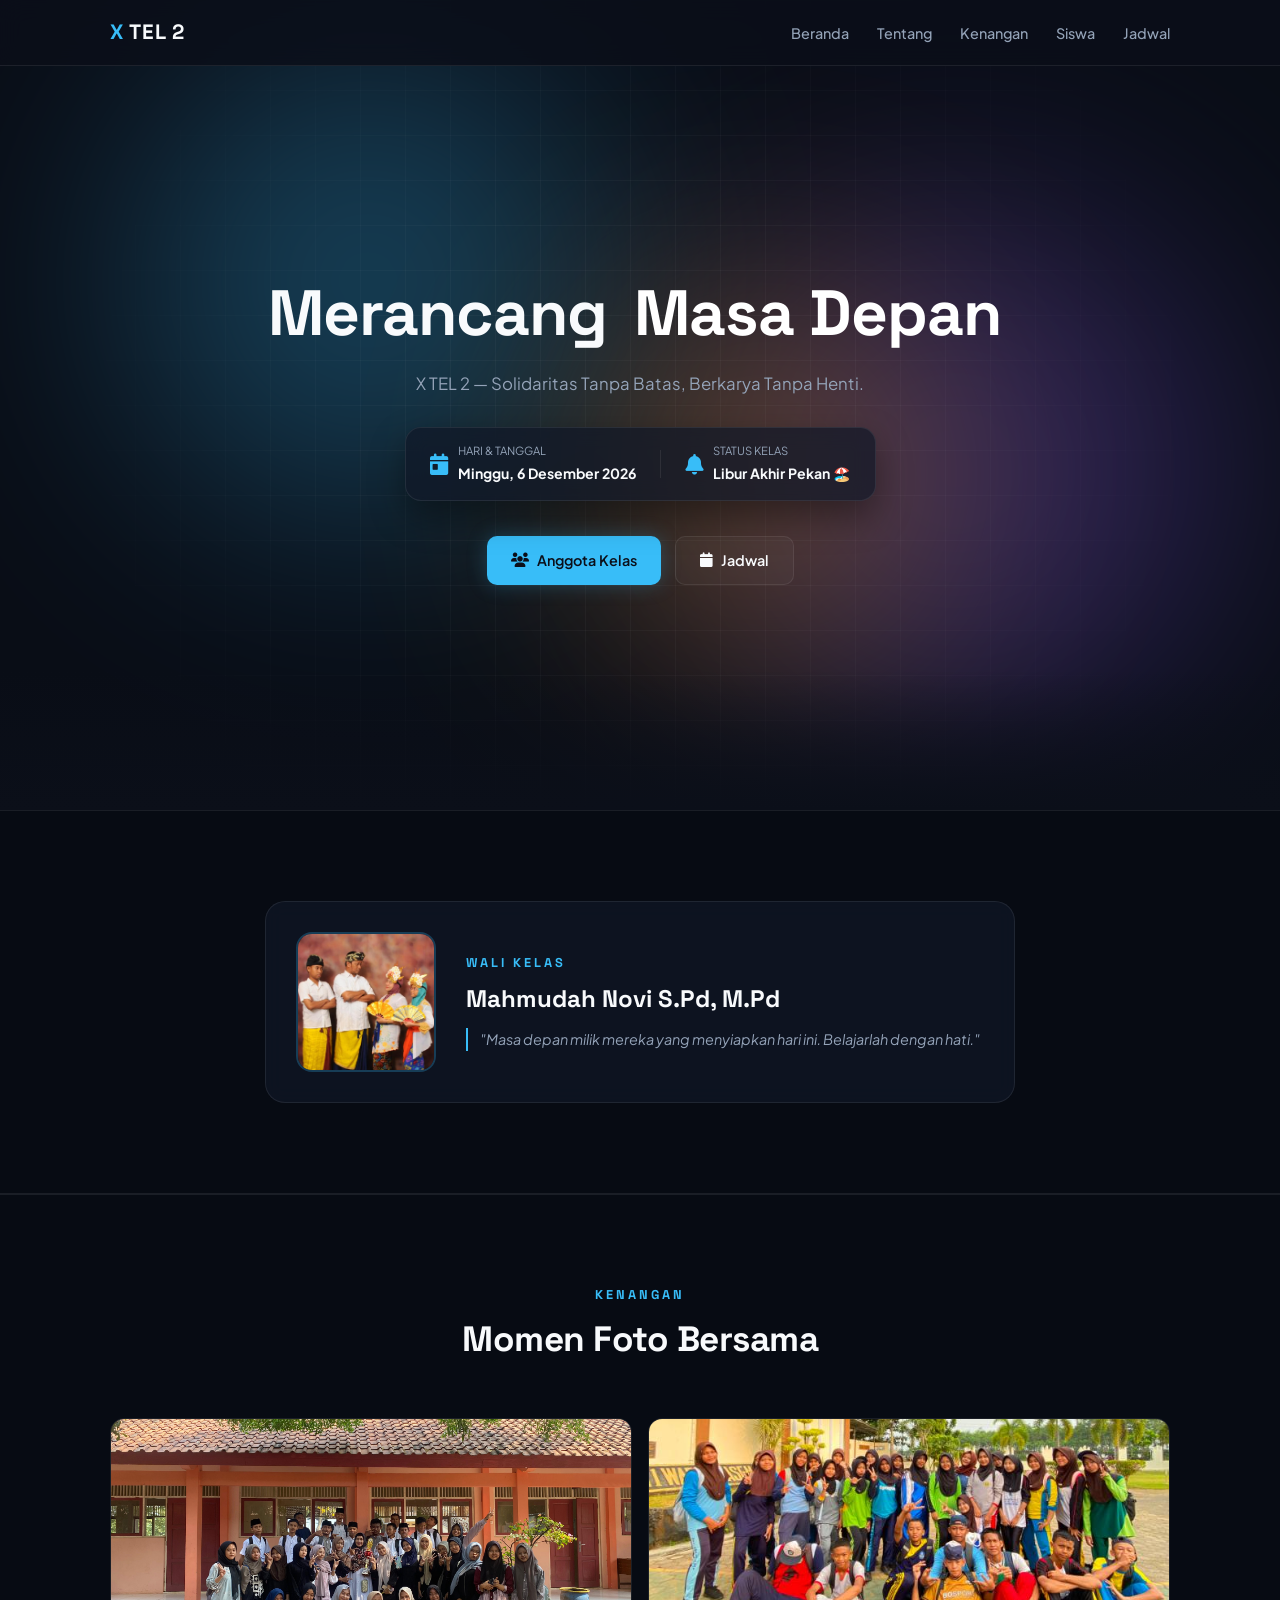
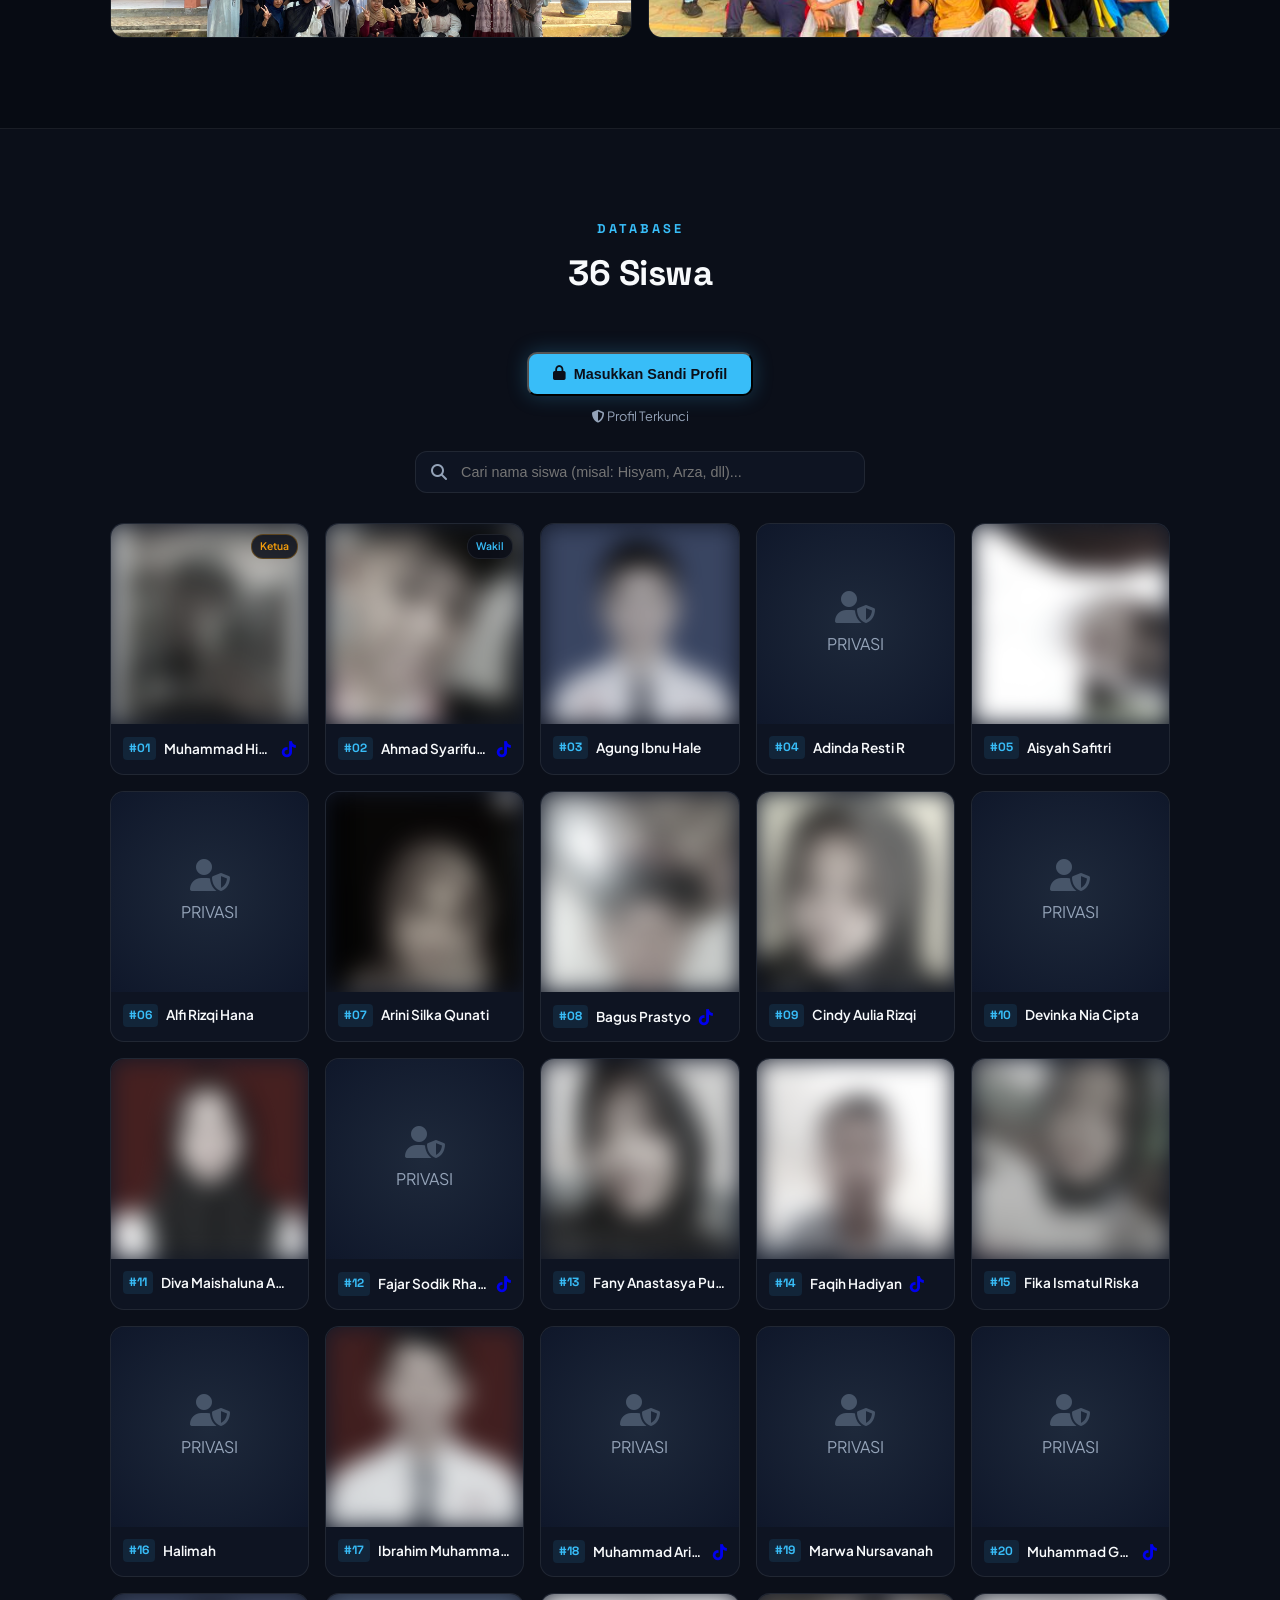
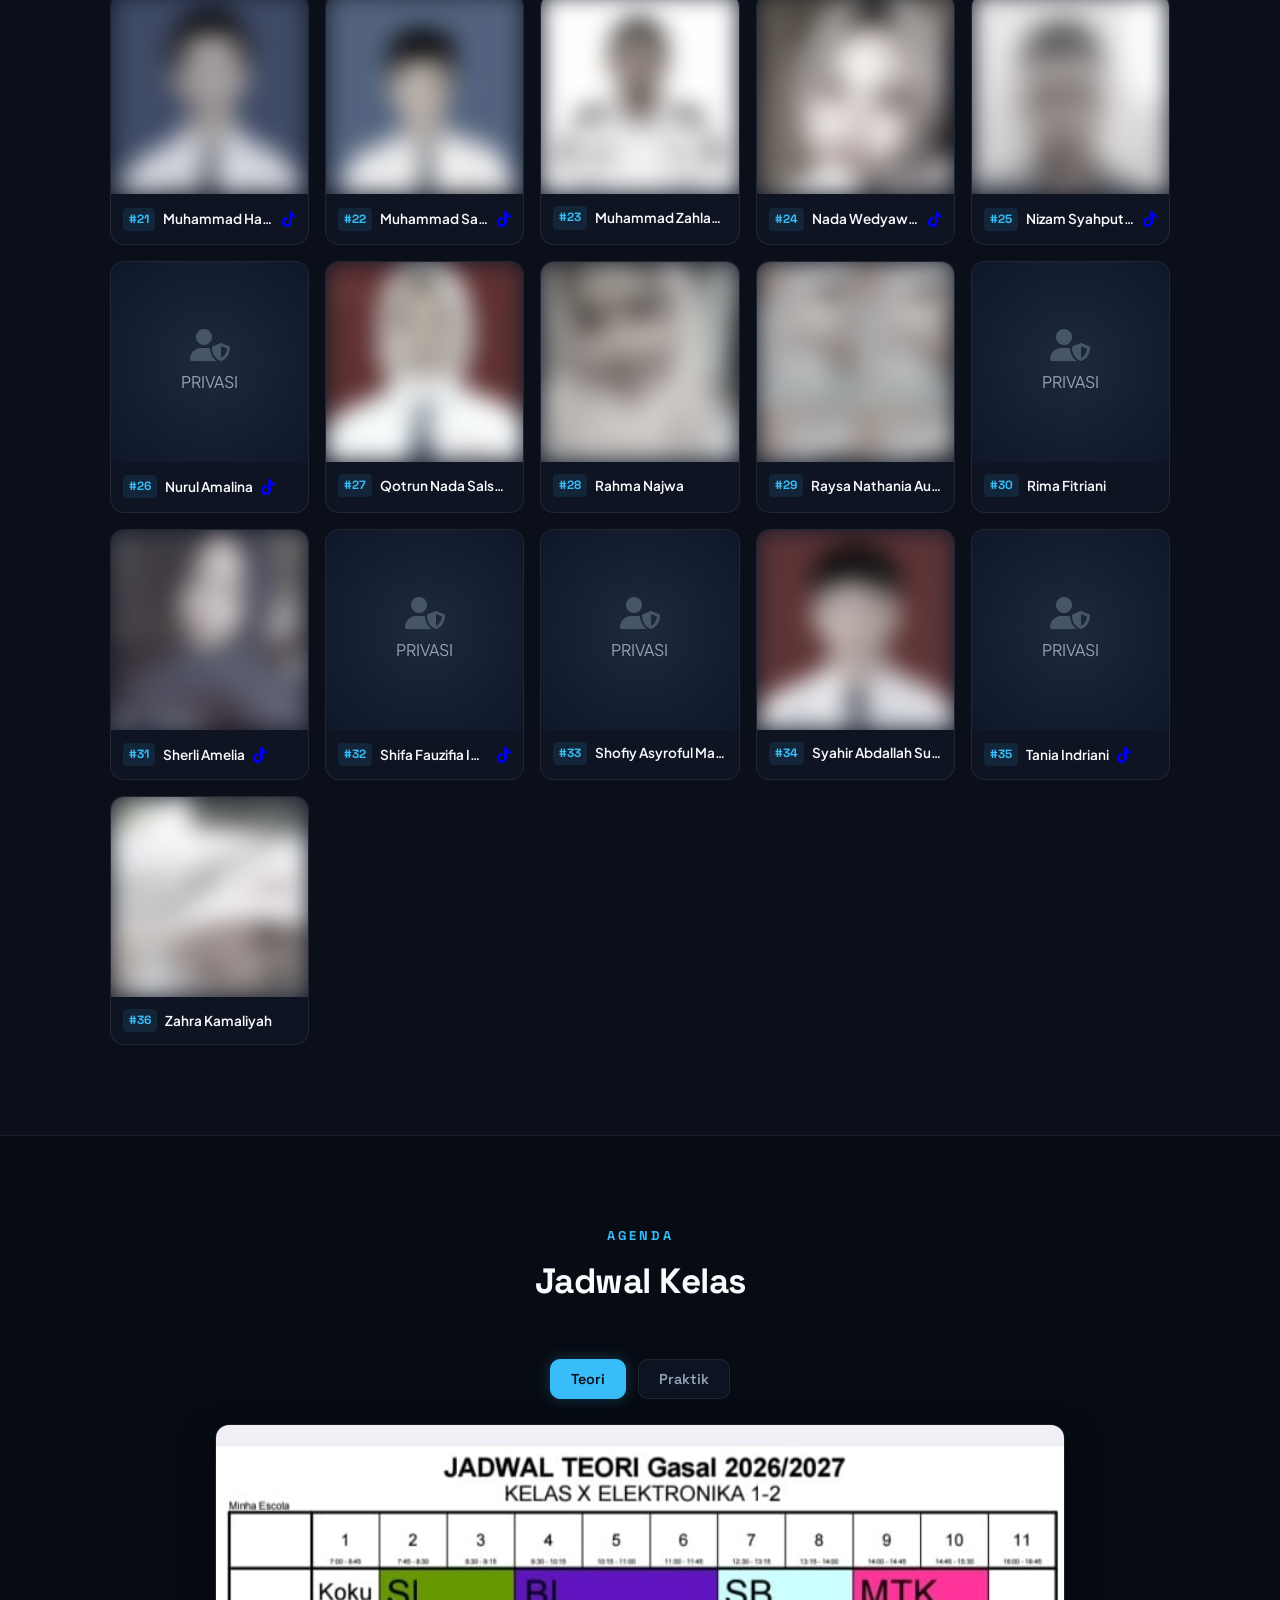
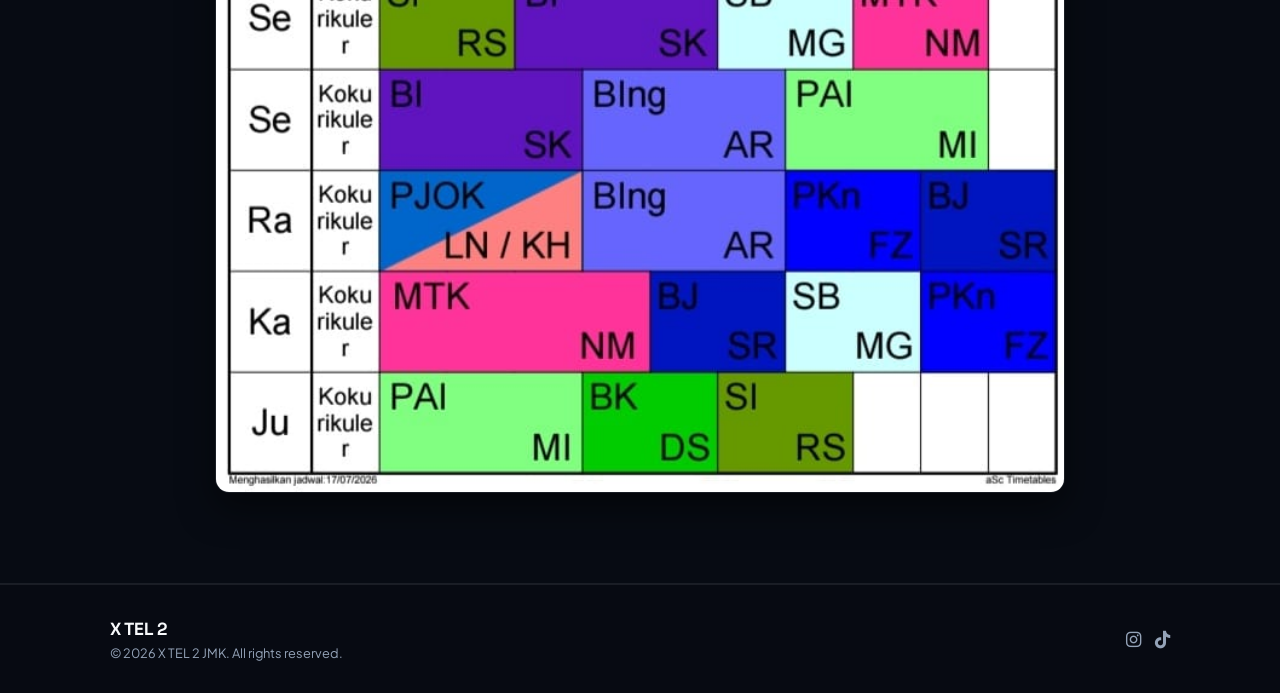
==== index.html @ 50b29929 "Update index.html" ====
<!DOCTYPE html>
<html lang="id">
<head>
    <meta charset="UTF-8">
    <meta name="viewport" content="width=device-width, initial-scale=1.0">
    <title>X TEL 2 — Minimalist & Modern</title>
    <meta property="og:type" content="website">
    <meta property="og:title" content="X TEL 2 NESWARA">
    <meta property="og:description" content="Solidaritas Tanpa Batas, Berkarya Tanpa Henti. Klik untuk lihat profil siswa dan momen kelas!">
    <meta property="og:image" content="https://class-x-tel2.vercel.app/logo2.jpg">
    <meta property="og:url" content="https://class-x-tel2.vercel.app">
    
    <!-- Google Fonts -->
    <link rel="preconnect" href="https://fonts.googleapis.com">
    <link rel="preconnect" href="https://fonts.gstatic.com" crossorigin>
    <link href="https://fonts.googleapis.com/css2?family=Plus+Jakarta+Sans:wght@300;400;600;700&family=Space+Grotesk:wght@500;700&display=swap" rel="stylesheet">
    
    <!-- Font Awesome -->
    <link rel="stylesheet" href="https://cdnjs.cloudflare.com/ajax/libs/font-awesome/6.4.0/css/all.min.css">
    
    <link rel="stylesheet" href="style.css">
</head>
<body>

<!-- NAVBAR DESKTOP -->
<nav class="navbar">
    <div class="nav-container">
        <div id="logoWish" class="nav-logo" style="cursor: pointer; display: inline-block;">
            <span class="logo-accent">X</span> TEL 2
        </div>
        <ul class="nav-menu">
            <li><a href="#home">Beranda</a></li>
            <li><a href="#about">Tentang</a></li>
            <li><a href="#gallery">Kenangan</a></li>
            <li><a href="#students">Siswa</a></li>
            <li><a href="#schedule">Jadwal</a></li>
        </ul>
        <div class="hamburger">
            <span class="bar"></span>
            <span class="bar"></span>
            <span class="bar"></span>
        </div>
    </div>
</nav>

<!-- HERO SECTION -->
<section id="home" class="hero">
    <!-- Ambient Glow Background Animation -->
    <div class="ambient-glow glow-1"></div>
    <div class="ambient-glow glow-2"></div>
    <div class="ambient-glow glow-3"></div>

    <!-- Pattern Grid Tech -->
    <div class="hero-grid-pattern"></div>

    <div class="hero-content">
        <h1 class="hero-title">Merancang <span class="highlight-text">Masa Depan</span></h1>
        <p class="hero-subtitle">X TEL 2 — Solidaritas Tanpa Batas, Berkarya Tanpa Henti.</p>
        
        <!-- Realtime Info Banner -->
        <div class="realtime-banner">
            <div class="rt-item">
                <i class="fa-solid fa-calendar-day"></i>
                <div>
                    <small>Hari & Tanggal</small>
                    <strong id="rt-date">Memuat tanggal...</strong>
                </div>
            </div>
            <div class="rt-divider"></div>
            <div class="rt-item">
                <i class="fa-solid fa-bell"></i>
                <div>
                    <small>Status Kelas</small>
                    <strong id="rt-status">Memuat status...</strong>
                </div>
            </div>
        </div>

        <div class="hero-buttons">
            <a href="#students" class="btn btn-primary"><i class="fa-solid fa-users"></i> Anggota Kelas</a>
            <a href="#schedule" class="btn btn-outline"><i class="fa-solid fa-calendar"></i> Jadwal</a>
        </div>
    </div>

    <!-- Gradasi Halus Transition ke Section Bawah -->
    <div class="hero-bottom-fade"></div>
</section>

<!-- TENTANG / WALI KELAS -->
<section id="about" class="section dark-bg">
    <div class="container">
        <div class="teacher-card minimalist">
            <div class="teacher-img">
                <img src="bumah.jpg" alt="Wali Kelas">
            </div>
            <div class="teacher-info">
                <span class="sub-title">Wali Kelas</span>
                <h3>Mahmudah Novi S.Pd, M.Pd</h3>
                <p class="teacher-quote">"Masa depan milik mereka yang menyiapkan hari ini. Belajarlah dengan hati."</p>
            </div>
        </div>
    </div>
</section>

<!-- DOKUMENTASI & MOMEN FOTO BERSAMA -->
<section id="gallery" class="section dark-bg">
    <div class="container">
        <div class="section-header">
            <span class="sub-title">Kenangan</span>
            <h2 class="main-title">Momen Foto Bersama</h2>
        </div>
        <div class="gallery-grid">
            <div class="gallery-card">
                <img src="maulidnabi.jpg" alt="Maulid Nabi Muhammad SAW" class="gallery-img">
            </div>
            <div class="gallery-card">
                <img src="mpls.jpg" alt="Masa MPLSw" class="gallery-img">
            </div>
        </div>
    </div>
</section>

<!-- DATABASE SISWA -->
<section id="students" class="section">
    <div class="container">
        <div class="section-header">
            <span class="sub-title">Database</span>
            <h2 class="main-title">36 Siswa</h2>
        </div>

        <!-- Tombol Buka Akses Sandi -->
        <div class="unlock-wrapper">
            <button id="unlockBtn" class="btn btn-primary">
                <i class="fa-solid fa-lock"></i> Masukkan Sandi Profil
            </button>
            <span id="lockStatus" class="lock-status"><i class="fa-solid fa-shield-halved"></i> Profil Terkunci</span>
        </div>

        <!-- Search Bar -->
        <div class="search-box">
            <i class="fa-solid fa-magnifying-glass search-icon"></i>
            <input type="text" id="searchInput" placeholder="Cari nama siswa (misal: Hisyam, Arza, dll)...">
        </div>

        <!-- Grid Siswa -->
        <div class="students-grid locked" id="studentsGrid">
            
            <div class="student-card" data-name="muhammad hisyam arza ketua kelas">
                <div class="student-img-box"><img src="21.jpg" alt="Muhammad Hisyam Arza"><span class="role-tag leader">Ketua</span></div>
                <div class="student-details"><span class="student-no">#01</span><h4>Muhammad Hisyam Arza </h4><a href="https://tiktok.com/@hisyamarza" target="_blank" rel="noopener noreferrer"><i class="fa-brands fa-tiktok"></i></a></div>
            </div>

            <div class="student-card" data-name="ahmad syarifudin k syarifudin arif wakil">
                <div class="student-img-box"><img src="3.jpg" alt="Ahmad Syarifudin"><span class="role-tag">Wakil</span></div>
                <div class="student-details"><span class="student-no">#02</span><h4>Ahmad Syarifudin K </h4><a href="https://tiktok.com/@syrf_khz.1426" target="_blank" rel="noopener noreferrer"><i class="fa-brands fa-tiktok"></i></a></div>
            </div>

            <div class="student-card" data-name="agung ibnu hale agung ibnu">
                <div class="student-img-box"><img src="2.jpg" alt="Agung Ibnu Hale"></div>
                <div class="student-details"><span class="student-no">#03</span><h4>Agung Ibnu Hale</h4></div>
            </div>

            <div class="student-card" data-name="adinda resti r adinda resti">
                <div class="student-img-box privacy-box"><i class="fa-solid fa-user-shield privacy-icon"></i><span>PRIVASI</span></div>
                <div class="student-details"><span class="student-no">#04</span><h4>Adinda Resti R</h4></div>
            </div>

            <div class="student-card" data-name="aisyah safitri aisyah">
                <div class="student-img-box"><img src="4.jpg" alt="Siswa"></div>
                <div class="student-details"><span class="student-no">#05</span><h4>Aisyah Safitri</h4></div>
            </div>

            <div class="student-card" data-name="alfi rizqi hana alfi hana">
                <div class="student-img-box privacy-box"><i class="fa-solid fa-user-shield privacy-icon"></i><span>PRIVASI</span></div>
                <div class="student-details"><span class="student-no">#06</span><h4>Alfi Rizqi Hana</h4></div>
            </div>

            <div class="student-card" data-name="arini silka qunati arini silka">
                <div class="student-img-box"><img src="6.jpg" alt="Siswa"></div>
                <div class="student-details"><span class="student-no">#07</span><h4>Arini Silka Qunati</h4></div>
            </div>

            <div class="student-card" data-name="bagus prastyo bagus">
                <div class="student-img-box"><img src="7.jpg" alt="Siswa"></div>
                <div class="student-details"><span class="student-no">#08</span><h4>Bagus Prastyo </h4><a href="https://tiktok.com/@tyo_pelos.1" target="_blank" rel="noopener noreferrer"><i class="fa-brands fa-tiktok"></i></a></div>
            </div>

            <div class="student-card" data-name="cindy aulia rizqi cindy aulia">
                <div class="student-img-box"><img src="8.jpg" alt="Siswa"></div>
                <div class="student-details"><span class="student-no">#09</span><h4>Cindy Aulia Rizqi</h4></div>
            </div>

            <div class="student-card" data-name="devinka nia cipta devinka nia">
                <div class="student-img-box privacy-box"><i class="fa-solid fa-user-shield privacy-icon"></i><span>PRIVASI</span></div>
                <div class="student-details"><span class="student-no">#10</span><h4>Devinka Nia Cipta</h4></div>
            </div>

            <div class="student-card" data-name="diva maishaluna amasi diva maisha">
                <div class="student-img-box"><img src="10.jpg" alt="Siswa"></div>
                <div class="student-details"><span class="student-no">#11</span><h4>Diva Maishaluna Amasi</h4></div>
            </div>

            <div class="student-card" data-name="fajar sodik rhamadhani fajar sodik">
                <div class="student-img-box privacy-box"><i class="fa-solid fa-user-shield privacy-icon"></i><span>PRIVASI</span></div>
                <div class="student-details"><span class="student-no">#12</span><h4>Fajar Sodik Rhamadhani </h4><a href="https://tiktok.com/@fajarrr._31" target="_blank" rel="noopener noreferrer"><i class="fa-brands fa-tiktok"></i></a></div>
            </div>

            <div class="student-card" data-name="fany anastasya putri fany anastasya">
                <div class="student-img-box"><img src="12.jpg" alt="Siswa"></div>
                <div class="student-details"><span class="student-no">#13</span><h4>Fany Anastasya Putri</h4></div>
            </div>

            <div class="student-card" data-name="faqih hadiyan faqih">
                <div class="student-img-box"><img src="13.jpg" alt="Siswa"></div>
                <div class="student-details"><span class="student-no">#14</span><h4>Faqih Hadiyan </h4><a href="https://tiktok.com/@faqihdulu1945" target="_blank" rel="noopener noreferrer"><i class="fa-brands fa-tiktok"></i></a></div>
            </div>

            <div class="student-card" data-name="fika ismatul riska fika">
                <div class="student-img-box"><img src="14.jpg" alt="Siswa"></div>
                <div class="student-details"><span class="student-no">#15</span><h4>Fika Ismatul Riska</h4></div>
            </div>

            <div class="student-card" data-name="halimah halimah">
                <div class="student-img-box privacy-box"><i class="fa-solid fa-user-shield privacy-icon"></i><span>PRIVASI</span></div>
                <div class="student-details"><span class="student-no">#16</span><h4>Halimah</h4></div>
            </div>

            <div class="student-card" data-name="ibrahim muhammad attamimi ibrahim baim attamimi">
                <div class="student-img-box"><img src="16.png" alt="Siswa"></div>
                <div class="student-details"><span class="student-no">#17</span><h4>Ibrahim Muhammad Attamimi</h4></div>
            </div>

            <div class="student-card" data-name="muhammad aris firmansyah aris firmansyah">
                <div class="student-img-box privacy-box"><i class="fa-solid fa-user-shield privacy-icon"></i><span>PRIVASI</span></div>
                <div class="student-details"><span class="student-no">#18</span><h4>Muhammad Aris Firmansyah </h4><a href="https://tiktok.com/@pentolresingg" target="_blank" rel="noopener noreferrer"><i class="fa-brands fa-tiktok"></i></a></div>
            </div>

            <div class="student-card" data-name="marwa nursavanah marwa">
                <div class="student-img-box privacy-box"><i class="fa-solid fa-user-shield privacy-icon"></i><span>PRIVASI</span></div>
                <div class="student-details"><span class="student-no">#19</span><h4>Marwa Nursavanah</h4></div>
            </div>

            <div class="student-card" data-name="muhammad gumilang alkhadavi gumi gumilang khadavi">
                <div class="student-img-box privacy-box"><i class="fa-solid fa-user-shield privacy-icon"></i><span>PRIVASI</span></div>
                <div class="student-details"><span class="student-no">#20</span><h4>Muhammad Gumilang Alkhadavi </h4><a href="https://tiktok.com/@lang.str" target="_blank" rel="noopener noreferrer"><i class="fa-brands fa-tiktok"></i></a></div>
            </div>

            <div class="student-card" data-name="muhammad hanan firdaus hanan firdaus">
                <div class="student-img-box"><img src="20.jpg" alt="Siswa"></div>
                <div class="student-details"><span class="student-no">#21</span><h4>Muhammad Hanan Firdaus </h4><a href="https://tiktok.com/@hannnnf47" target="_blank" rel="noopener noreferrer"><i class="fa-brands fa-tiktok"></i></a></div>
            </div>

            <div class="student-card" data-name="muhammad sabar firmansyah sabar firmansyah">
                <div class="student-img-box"><img src="22.jpg" alt="Siswa"></div>
                <div class="student-details"><span class="student-no">#22</span><h4>Muhammad Sabar Firmansyah </h4><a href="https://tiktok.com/@im.lanang2" target="_blank" rel="noopener noreferrer"><i class="fa-brands fa-tiktok"></i></a></div>
            </div>

            <div class="student-card" data-name="muhammad zahlan fairuz akrom zahlan fairuz akrom">
                <div class="student-img-box"><img src="23.jpg" alt="Siswa"></div>
                <div class="student-details"><span class="student-no">#23</span><h4>Muhammad Zahlan Fairuz Akrom</h4></div>
            </div>

            <div class="student-card" data-name="nada wedyawati nada">
                <div class="student-img-box"><img src="24.jpg" alt="Siswa"></div>
                <div class="student-details"><span class="student-no">#24</span><h4>Nada Wedyawati </h4><a href="https://tiktok.com/@nadmanusiaimupp" target="_blank" rel="noopener noreferrer"><i class="fa-brands fa-tiktok"></i></a></div>
            </div>

            <div class="student-card" data-name="nizam syahputra nizam">
                <div class="student-img-box"><img src="25.jpg" alt="Siswa"></div>
                <div class="student-details"><span class="student-no">#25</span><h4>Nizam Syahputra </h4><a href="https://tiktok.com/@smileycooky7" target="_blank" rel="noopener noreferrer"><i class="fa-brands fa-tiktok"></i></a></div>
            </div>

            <div class="student-card" data-name="nurul amalina nurul amalina">
                <div class="student-img-box privacy-box"><i class="fa-solid fa-user-shield privacy-icon"></i><span>PRIVASI</span></div>
                <div class="student-details"><span class="student-no">#26</span><h4>Nurul Amalina </h4><a href="https://tiktok.com/@amalinana00" target="_blank" rel="noopener noreferrer"><i class="fa-brands fa-tiktok"></i></a></div>
            </div>

            <div class="student-card" data-name="qotrun nada salsabila nada qotrun">
                <div class="student-img-box"><img src="27.jpg" alt="Siswa"></div>
                <div class="student-details"><span class="student-no">#27</span><h4>Qotrun Nada Salsabila</h4></div>
            </div>

            <div class="student-card" data-name="rahma najwa rahma najwa">
                <div class="student-img-box"><img src="28.jpg" alt="Siswa"></div>
                <div class="student-details"><span class="student-no">#28</span><h4>Rahma Najwa</h4></div>
            </div>

            <div class="student-card" data-name="raysa nathania aurora raysa nathania">
                <div class="student-img-box"><img src="29.jpg" alt="Siswa"></div>
                <div class="student-details"><span class="student-no">#29</span><h4>Raysa Nathania Aurora</h4></div>
            </div>

            <div class="student-card" data-name="rima fitriani rima">
                <div class="student-img-box privacy-box"><i class="fa-solid fa-user-shield privacy-icon"></i><span>PRIVASI</span></div>
                <div class="student-details"><span class="student-no">#30</span><h4>Rima Fitriani</h4></div>
            </div>

            <div class="student-card" data-name="sherli amelia sherli">
                <div class="student-img-box"><img src="31.jpg" alt="Siswa"></div>
                <div class="student-details"><span class="student-no">#31</span><h4>Sherli Amelia </h4><a href="https://tiktok.com/@4_meliaa4" target="_blank" rel="noopener noreferrer"><i class="fa-brands fa-tiktok"></i></a></div>
            </div>

            <div class="student-card" data-name="shifa fauzifia imanda shifa imanda">
                <div class="student-img-box privacy-box"><i class="fa-solid fa-user-shield privacy-icon"></i><span>PRIVASI</span></div>
                <div class="student-details"><span class="student-no">#32</span><h4>Shifa Fauzifia Imanda </h4><a href="https://tiktok.com/@mandaaapaaaa" target="_blank" rel="noopener noreferrer"><i class="fa-brands fa-tiktok"></i></a></div>
            </div>

            <div class="student-card" data-name="shofiy asyroful maulana shofiy maulana">
                <div class="student-img-box privacy-box"><i class="fa-solid fa-user-shield privacy-icon"></i><span>PRIVASI</span></div>
                <div class="student-details"><span class="student-no">#33</span><h4>Shofiy Asyroful Maulana</h4></div>
            </div>

            <div class="student-card" data-name="syahir abdallah surur syahir surur">
                <div class="student-img-box"><img src="34.jpg" alt="Siswa"></div>
                <div class="student-details"><span class="student-no">#34</span><h4>Syahir Abdallah Surur</h4></div>
            </div>

            <div class="student-card" data-name="tania indriani tania">
                <div class="student-img-box privacy-box"><i class="fa-solid fa-user-shield privacy-icon"></i><span>PRIVASI</span></div>
                <div class="student-details"><span class="student-no">#35</span><h4>Tania Indriani </h4><a href="https://tiktok.com/@ttan.ttn" target="_blank" rel="noopener noreferrer"><i class="fa-brands fa-tiktok"></i></a></div>
            </div>

            <div class="student-card" data-name="zahra kamaliyah zahra">
                <div class="student-img-box"><img src="36.jpg" alt="Siswa"></div>
                <div class="student-details"><span class="student-no">#36</span><h4>Zahra Kamaliyah</h4></div>
            </div>

            <div id="noResult" class="no-result" style="display: none;">
                <i class="fa-solid fa-user-slash"></i>
                <p>Siswa tidak ditemukan.</p>
            </div>

        </div>
    </div>
</section>

<!-- JADWAL PELAJARAN -->
<section id="schedule" class="section dark-bg">
    <div class="container">
        <div class="section-header">
            <span class="sub-title">Agenda</span>
            <h2 class="main-title">Jadwal Kelas</h2>
        </div>

        <div class="schedule-tabs">
            <button class="tab-btn active" onclick="openSchedule(event, 'teori')">Teori</button>
            <button class="tab-btn" onclick="openSchedule(event, 'praktik')">Praktik</button>
        </div>

        <div class="schedule-content">
            <div id="teori" class="tab-content active">
                <img src="teori.jpg" alt="Jadwal Teori" class="schedule-img">
            </div>
            <div id="praktik" class="tab-content">
                <img src="praktik.jpg" alt="Jadwal Praktik" class="schedule-img">
            </div>
        </div>
    </div>
</section>

<!-- FOOTER -->
<footer class="footer">
    <div class="container footer-content">
        <div class="footer-brand">
            <h3>X TEL 2</h3>
            <p>© 2026 X TEL 2 JMK. All rights reserved.</p>
        </div>
        <div class="footer-socials">
            <a href="https://instagram.com" target="_blank" rel="noopener noreferrer"><i class="fa-brands fa-instagram"></i></a>
            <a href="https://tiktok.com/@.2105421" target="_blank" rel="noopener noreferrer"><i class="fa-brands fa-tiktok"></i></a>
        </div>
    </div>
</footer>

<!-- MODAL LIGHTBOX FOTO -->
<div id="imageModal" class="modal">
    <span class="modal-close">&times;</span>
    <img class="modal-content" id="imgFull">
    <div id="modalCaption"></div>
</div>

<!-- BOTTOM NAV BAR KHUSUS HP -->
<div class="mobile-bottom-nav">
    <a href="#home" class="mobile-nav-item active">
        <i class="fa-solid fa-house"></i>
        <span>Beranda</span>
    </a>
    <a href="#about" class="mobile-nav-item">
        <i class="fa-solid fa-user-tie"></i>
        <span>Guru</span>
    </a>
    <a href="#students" class="mobile-nav-item">
        <i class="fa-solid fa-users"></i>
        <span>Siswa</span>
    </a>
    <a href="#schedule" class="mobile-nav-item">
        <i class="fa-solid fa-calendar-days"></i>
        <span>Jadwal</span>
    </a>
</div>

<script src="script.js"></script>
</body>
</html>
---- style.css ----
/* ==========================================
   1. RESET & VARIABLE SYSTEM (MINIMALIST DARK)
   ========================================== */
:root {
    --bg-dark: #0b0f19;
    --bg-card: rgba(17, 24, 39, 0.7);
    --bg-card-hover: rgba(30, 41, 59, 0.85);
    --primary: #38bdf8;
    --primary-glow: rgba(56, 189, 248, 0.25);
    --accent: #818cf8;
    --gold: #f59e0b;
    --gold-glow: rgba(245, 158, 11, 0.25);
    --text-main: #f8fafc;
    --text-sub: #94a3b8;
    --border: rgba(255, 255, 255, 0.08);
    --border-hover: rgba(56, 189, 248, 0.3);
    --font-heading: 'Space Grotesk', sans-serif;
    --font-body: 'Plus Jakarta Sans', sans-serif;
    --transition: all 0.3s cubic-bezier(0.4, 0, 0.2, 1);
}

* {
    margin: 0;
    padding: 0;
    box-sizing: border-box;
    scroll-behavior: smooth;
}

body {
    background-color: var(--bg-dark);
    color: var(--text-main);
    font-family: var(--font-body);
    line-height: 1.6;
    overflow-x: hidden;
}

::-webkit-scrollbar {
    width: 6px;
}
::-webkit-scrollbar-track {
    background: var(--bg-dark);
}
::-webkit-scrollbar-thumb {
    background: #1e293b;
    border-radius: 3px;
}
::-webkit-scrollbar-thumb:hover {
    background: var(--primary);
}

.container {
    max-width: 1100px;
    margin: 0 auto;
    padding: 0 20px;
}

.section {
    padding: 90px 0;
    position: relative;
}

.dark-bg {
    background-color: rgba(5, 8, 15, 0.5);
    border-top: 1px solid var(--border);
    border-bottom: 1px solid var(--border);
}

.section-header {
    text-align: center;
    margin-bottom: 50px;
}

.sub-title {
    font-family: var(--font-heading);
    font-size: 0.8rem;
    font-weight: 700;
    letter-spacing: 3px;
    color: var(--primary);
    text-transform: uppercase;
    display: block;
    margin-bottom: 6px;
}

.main-title {
    font-family: var(--font-heading);
    font-size: 2.2rem;
    font-weight: 700;
    color: var(--text-main);
    letter-spacing: -0.5px;
}

/* ==========================================
   2. NAVBAR
   ========================================== */
.navbar {
    position: fixed;
    top: 0;
    left: 0;
    width: 100%;
    z-index: 1000;
    background: rgba(11, 15, 25, 0.85);
    backdrop-filter: blur(12px);
    -webkit-backdrop-filter: blur(12px);
    border-bottom: 1px solid var(--border);
    transition: var(--transition);
}

.nav-container {
    max-width: 1100px;
    margin: 0 auto;
    padding: 16px 20px;
    display: flex;
    justify-content: space-between;
    align-items: center;
}

.nav-logo {
    font-family: var(--font-heading);
    font-size: 1.3rem;
    font-weight: 700;
    color: var(--text-main);
    text-decoration: none;
    letter-spacing: 1px;
}

.logo-accent {
    color: var(--primary);
}

.nav-menu {
    display: flex;
    list-style: none;
    gap: 28px;
}

.nav-menu a {
    color: var(--text-sub);
    text-decoration: none;
    font-size: 0.9rem;
    font-weight: 500;
    transition: var(--transition);
}

.nav-menu a:hover {
    color: var(--primary);
}

.hamburger {
    display: none;
    cursor: pointer;
}

.bar {
    display: block;
    width: 22px;
    height: 2px;
    margin: 5px auto;
    transition: var(--transition);
    background-color: var(--text-main);
    border-radius: 2px;
}

/* ==========================================
   3. HERO SECTION (ANIMATED & AMBIENT)
   ========================================== */
.hero {
    min-height: 90vh;
    display: flex;
    align-items: center;
    justify-content: center;
    position: relative;
    padding: 130px 20px 80px;
    background: #090d16;
    overflow: hidden;
}

.hero-content {
    max-width: 800px;
    text-align: center;
    position: relative;
    z-index: 5;
}

/* Bola Cahaya Ambient Glowing */
.ambient-glow {
    position: absolute;
    border-radius: 50%;
    filter: blur(120px);
    opacity: 0.28;
    pointer-events: none;
    z-index: 1;
}

.glow-1 {
    width: 480px;
    height: 480px;
    background: var(--primary);
    top: 5%;
    left: 10%;
    animation: floatGlow1 20s ease-in-out infinite alternate;
}

.glow-2 {
    width: 520px;
    height: 520px;
    background: #8b5cf6;
    bottom: 10%;
    right: 5%;
    animation: floatGlow2 24s ease-in-out infinite alternate;
}

.glow-3 {
    width: 380px;
    height: 380px;
    background: var(--gold);
    top: 35%;
    left: 45%;
    animation: floatGlow3 18s ease-in-out infinite alternate;
}

/* Pattern Grid Tech */
.hero-grid-pattern {
    position: absolute;
    inset: 0;
    background-image: 
        linear-gradient(rgba(255, 255, 255, 0.03) 1px, transparent 1px),
        linear-gradient(90deg, rgba(255, 255, 255, 0.03) 1px, transparent 1px);
    background-size: 45px 45px;
    mask-image: radial-gradient(circle at center, black 30%, transparent 80%);
    -webkit-mask-image: radial-gradient(circle at center, black 30%, transparent 80%);
    z-index: 2;
    pointer-events: none;
}

/* Gradasi Halus ke Bawah */
.hero-bottom-fade {
    position: absolute;
    bottom: 0;
    left: 0;
    width: 100%;
    height: 140px;
    background: linear-gradient(to bottom, transparent, var(--bg-dark));
    z-index: 4;
    pointer-events: none;
}

@keyframes floatGlow1 {
    0% { transform: translate(0, 0) scale(1); }
    50% { transform: translate(70px, 50px) scale(1.15); }
    100% { transform: translate(-50px, 90px) scale(0.9); }
}

@keyframes floatGlow2 {
    0% { transform: translate(0, 0) scale(1); }
    50% { transform: translate(-90px, -60px) scale(1.2); }
    100% { transform: translate(60px, -40px) scale(0.95); }
}

@keyframes floatGlow3 {
    0% { transform: translate(0, 0) scale(1); opacity: 0.18; }
    50% { transform: translate(-40px, -50px) scale(1.3); opacity: 0.35; }
    100% { transform: translate(50px, 30px) scale(0.85); opacity: 0.18; }
}

.hero-title {
    font-family: var(--font-heading);
    font-size: clamp(2.3rem, 5.5vw, 4rem);
    font-weight: 700;
    line-height: 1.15;
    margin-bottom: 18px;
    letter-spacing: -1px;
}

.gradient-text {
    background: linear-gradient(135deg, var(--primary) 0%, var(--accent) 100%);
    -webkit-background-clip: text;
    -webkit-text-fill-color: transparent;
}

.hero-subtitle {
    font-size: 1.05rem;
    color: var(--text-sub);
    margin-bottom: 30px;
    font-weight: 400;
}

/* Realtime Banner */
.realtime-banner {
    display: flex;
    align-items: center;
    justify-content: center;
    gap: 24px;
    background: var(--bg-card);
    border: 1px solid var(--border);
    backdrop-filter: blur(10px);
    padding: 14px 24px;
    border-radius: 16px;
    margin: 0 auto 35px;
    width: fit-content;
    box-shadow: 0 15px 35px rgba(0, 0, 0, 0.4);
}

.rt-item {
    display: flex;
    align-items: center;
    gap: 10px;
    text-align: left;
}

.rt-item i {
    font-size: 1.3rem;
    color: var(--primary);
}

.rt-item small {
    display: block;
    font-size: 0.7rem;
    color: var(--text-sub);
    text-transform: uppercase;
}

.rt-item strong {
    font-size: 0.88rem;
    color: var(--text-main);
}

.rt-divider {
    width: 1px;
    height: 28px;
    background: var(--border);
}

.hero-buttons {
    display: flex;
    gap: 14px;
    justify-content: center;
}

.btn {
    padding: 12px 24px;
    border-radius: 10px;
    font-weight: 600;
    font-size: 0.9rem;
    text-decoration: none;
    display: inline-flex;
    align-items: center;
    gap: 8px;
    transition: var(--transition);
}

.btn-primary {
    background: var(--primary);
    color: #0b0f19;
    box-shadow: 0 0 20px var(--primary-glow);
}

.btn-primary:hover {
    transform: translateY(-2px);
    box-shadow: 0 0 28px var(--primary-glow);
}

.btn-outline {
    background: rgba(255, 255, 255, 0.03);
    color: var(--text-main);
    border: 1px solid var(--border);
}

.btn-outline:hover {
    background: rgba(255, 255, 255, 0.08);
    border-color: rgba(255, 255, 255, 0.2);
    transform: translateY(-2px);
}

/* ==========================================
   4. WALI KELAS CARD
   ========================================== */
.teacher-card.minimalist {
    background: var(--bg-card);
    border: 1px solid var(--border);
    border-radius: 20px;
    padding: 30px;
    display: flex;
    align-items: center;
    gap: 30px;
    max-width: 750px;
    margin: 0 auto;
    backdrop-filter: blur(10px);
}

.teacher-img {
    width: 140px;
    height: 140px;
    border-radius: 16px;
    overflow: hidden;
    flex-shrink: 0;
    border: 2px solid var(--primary-glow);
}

.teacher-img img {
    width: 100%;
    height: 100%;
    object-fit: cover;
    object-position: center top;
    cursor: pointer;
}

.teacher-info h3 {
    font-family: var(--font-heading);
    font-size: 1.5rem;
    margin: 4px 0 10px;
}

.teacher-quote {
    font-style: italic;
    color: var(--text-sub);
    font-size: 0.9rem;
    border-left: 2px solid var(--primary);
    padding-left: 12px;
}

/* ==========================================
   5. MOMEN KENANGAN (GALLERY)
   ========================================== */
.gallery-grid {
    display: grid;
    grid-template-columns: repeat(auto-fit, minmax(280px, 1fr));
    gap: 16px;
}

.gallery-card {
    border-radius: 14px;
    overflow: hidden;
    border: 1px solid var(--border);
    height: 220px;
}

.gallery-img {
    width: 100%;
    height: 100%;
    object-fit: cover;
    cursor: pointer;
    transition: transform 0.3s ease;
}

.gallery-img:hover {
    transform: scale(1.03);
}

/* ==========================================
   6. DATABASE SISWA & UNLOCK
   ========================================== */
.unlock-wrapper {
    display: flex;
    flex-direction: column;
    align-items: center;
    gap: 10px;
    margin-bottom: 25px;
}

.lock-status {
    font-size: 0.8rem;
    color: var(--text-sub);
}

.lock-status.unlocked {
    color: #10b981;
}

.search-box {
    position: relative;
    max-width: 450px;
    margin: 0 auto 30px auto;
}

.search-icon {
    position: absolute;
    left: 16px;
    top: 50%;
    transform: translateY(-50%);
    color: var(--text-sub);
}

.search-box input {
    width: 100%;
    padding: 12px 16px 12px 45px;
    background: var(--bg-card);
    border: 1px solid var(--border);
    border-radius: 12px;
    color: var(--text-main);
    font-size: 0.9rem;
    outline: none;
    transition: var(--transition);
}

.search-box input:focus {
    border-color: var(--primary);
    box-shadow: 0 0 15px var(--primary-glow);
}

.students-grid {
    display: grid;
    grid-template-columns: repeat(auto-fill, minmax(180px, 1fr));
    gap: 16px;
}

.students-grid.locked .student-card .student-img-box img {
    filter: blur(12px) grayscale(80%);
    pointer-events: none;
}

.student-card {
    background: var(--bg-card);
    border: 1px solid var(--border);
    border-radius: 14px;
    overflow: hidden;
    transition: var(--transition);
}

.student-card:hover {
    transform: translateY(-4px);
    border-color: var(--border-hover);
    background: var(--bg-card-hover);
    box-shadow: 0 10px 25px rgba(0, 0, 0, 0.4);
}

.student-img-box {
    width: 100%;
    height: 200px;
    position: relative;
    background: #111726;
    overflow: hidden;
}

.student-img-box img {
    width: 100%;
    height: 100%;
    object-fit: cover;
    object-position: center 20%;
    transition: transform 0.4s ease;
    cursor: pointer;
}

.student-card:hover .student-img-box img {
    transform: scale(1.05);
}

/* Privacy Box & Shimmer */
.student-img-box.privacy-box {
    display: flex;
    flex-direction: column;
    align-items: center;
    justify-content: center;
    gap: 8px;
    background: radial-gradient(circle, #1e293b 0%, #0f172a 100%);
    color: var(--text-sub);
    position: relative;
    overflow: hidden;
}

.privacy-icon {
    font-size: 2rem;
    color: #475569;
    animation: shieldPulse 3s infinite ease-in-out;
}

@keyframes shieldPulse {
    0%, 100% { transform: scale(1); color: #475569; }
    50% { transform: scale(1.08); color: var(--primary); }
}

.student-img-box.privacy-box::after {
    content: '';
    position: absolute;
    top: -50%;
    left: -150%;
    width: 100%;
    height: 200%;
    background: linear-gradient(60deg, transparent, rgba(255, 255, 255, 0.05), transparent);
    transform: rotate(25deg);
    animation: sweepShimmer 6s infinite;
}

@keyframes sweepShimmer {
    0% { left: -150%; }
    30%, 100% { left: 150%; }
}

.role-tag {
    position: absolute;
    top: 10px;
    right: 10px;
    background: rgba(11, 15, 25, 0.85);
    border: 1px solid var(--border);
    backdrop-filter: blur(6px);
    padding: 3px 8px;
    border-radius: 12px;
    font-size: 0.65rem;
    font-weight: 600;
    color: var(--primary);
}

.role-tag.leader {
    color: var(--gold);
    border-color: rgba(245, 158, 11, 0.3);
}

.student-details {
    padding: 12px;
    display: flex;
    align-items: center;
    gap: 8px;
}

.student-no {
    font-family: var(--font-heading);
    font-size: 0.75rem;
    font-weight: 700;
    color: var(--primary);
    background: rgba(56, 189, 248, 0.1);
    padding: 2px 6px;
    border-radius: 4px;
}

.student-details h4 {
    font-size: 0.85rem;
    font-weight: 600;
    color: var(--text-main);
    white-space: nowrap;
    overflow: hidden;
    text-overflow: ellipsis;
}

.no-result {
    grid-column: 1 / -1;
    text-align: center;
    padding: 40px 0;
    color: var(--text-sub);
}

.no-result i {
    font-size: 2rem;
    margin-bottom: 10px;
}

/* ==========================================
   7. JADWAL KELAS
   ========================================== */
.schedule-tabs {
    display: flex;
    justify-content: center;
    gap: 12px;
    margin-bottom: 25px;
}

.tab-btn {
    background: var(--bg-card);
    border: 1px solid var(--border);
    color: var(--text-sub);
    padding: 10px 20px;
    border-radius: 10px;
    font-family: var(--font-heading);
    font-weight: 600;
    font-size: 0.9rem;
    cursor: pointer;
    transition: var(--transition);
}

.tab-btn:hover, .tab-btn.active {
    background: var(--primary);
    color: #0b0f19;
    border-color: var(--primary);
    box-shadow: 0 0 15px var(--primary-glow);
}

.tab-content {
    display: none;
    justify-content: center;
}

.tab-content.active {
    display: flex;
}

.schedule-img {
    width: 100%;
    max-width: 850px;
    border-radius: 14px;
    border: 1px solid var(--border);
    box-shadow: 0 15px 35px rgba(0, 0, 0, 0.5);
    cursor: pointer;
    transition: transform 0.3s ease;
    object-fit: contain;
}

.schedule-img:hover {
    transform: scale(1.01);
}

/* ==========================================
   8. FOOTER
   ========================================== */
.footer {
    padding: 30px 0;
    border-top: 1px solid var(--border);
    background: #070a12;
}

.footer-content {
    display: flex;
    justify-content: space-between;
    align-items: center;
    flex-wrap: wrap;
    gap: 15px;
}

.footer-brand h3 {
    font-family: var(--font-heading);
    color: var(--text-main);
    font-size: 1.1rem;
}

.footer-brand p {
    font-size: 0.8rem;
    color: var(--text-sub);
}

.footer-socials {
    display: flex;
    gap: 14px;
}

.footer-socials a {
    color: var(--text-sub);
    font-size: 1.1rem;
    transition: var(--transition);
}

.footer-socials a:hover {
    color: var(--primary);
}

/* ==========================================
   9. MODAL LIGHTBOX FULLSCREEN
   ========================================== */
.modal {
    display: flex;
    position: fixed;
    z-index: 2000;
    left: 0;
    top: 0;
    width: 100%;
    height: 100%;
    background-color: rgba(11, 15, 25, 0);
    backdrop-filter: blur(0px);
    -webkit-backdrop-filter: blur(0px);
    align-items: center;
    justify-content: center;
    flex-direction: column;
    opacity: 0;
    pointer-events: none;
    transition: background-color 0.4s cubic-bezier(0.16, 1, 0.3, 1),
                backdrop-filter 0.4s cubic-bezier(0.16, 1, 0.3, 1),
                opacity 0.3s ease;
}

.modal.show {
    opacity: 1;
    pointer-events: auto;
    background-color: rgba(11, 15, 25, 0.88);
    backdrop-filter: blur(12px);
    -webkit-backdrop-filter: blur(12px);
}

.modal-content {
    max-width: 90%;
    max-height: 80vh;
    border-radius: 16px;
    border: 1px solid var(--border);
    object-fit: contain;
    box-shadow: 0 25px 50px -12px rgba(0, 0, 0, 0.7);
    transform: scale(0.7) translateY(20px);
    opacity: 0;
    transition: transform 0.4s cubic-bezier(0.16, 1, 0.3, 1),
                opacity 0.3s ease;
}

.modal.show .modal-content {
    transform: scale(1) translateY(0);
    opacity: 1;
}

#modalCaption {
    margin-top: 16px;
    text-align: center;
    color: var(--text-main);
    font-family: var(--font-heading);
    font-size: 0.95rem;
    opacity: 0;
    transform: translateY(10px);
    transition: transform 0.4s cubic-bezier(0.16, 1, 0.3, 1) 0.1s,
                opacity 0.3s ease 0.1s;
}

.modal.show #modalCaption {
    opacity: 1;
    transform: translateY(0);
}

.modal-close {
    position: absolute;
    top: 20px;
    right: 25px;
    color: var(--text-sub);
    font-size: 32px;
    cursor: pointer;
    transition: var(--transition);
    z-index: 2001;
}

.modal-close:hover {
    color: var(--primary);
    transform: scale(1.1);
}

/* Bottom Nav Default Hidden di PC */
.mobile-bottom-nav {
    display: none;
}

/* ==========================================
   10. RESPONSIVE MOBILE
   ========================================== */
@media (max-width: 768px) {
    body {
        padding-bottom: 70px;
    }

    .hamburger {
        display: block;
    }

    .nav-menu {
        position: fixed;
        left: -100%;
        top: 60px;
        flex-direction: column;
        background-color: var(--bg-dark);
        width: 100%;
        text-align: center;
        padding: 25px 0;
        transition: 0.3s;
        border-bottom: 1px solid var(--border);
    }

    .nav-menu.active {
        left: 0;
    }

    /* Bottom Navigation Bar */
    .mobile-bottom-nav {
        display: flex;
        justify-content: space-around;
        align-items: center;
        position: fixed;
        bottom: 0;
        left: 0;
        width: 100%;
        height: 65px;
        background: rgba(9, 13, 22, 0.92);
        backdrop-filter: blur(16px);
        -webkit-backdrop-filter: blur(16px);
        border-top: 1px solid var(--border);
        z-index: 1000;
        padding: 0 10px;
    }

    .mobile-nav-item {
        display: flex;
        flex-direction: column;
        align-items: center;
        gap: 4px;
        color: var(--text-sub);
        text-decoration: none;
        font-size: 0.72rem;
        font-weight: 600;
        transition: var(--transition);
        width: 25%;
    }

    .mobile-nav-item i {
        font-size: 1.15rem;
    }

    .mobile-nav-item.active,
    .mobile-nav-item:hover {
        color: var(--primary);
    }

    /* Realtime banner di HP */
    .realtime-banner {
        flex-direction: column;
        gap: 10px;
        padding: 12px 18px;
    }

    .rt-divider {
        width: 80%;
        height: 1px;
    }

    .teacher-card.minimalist {
        flex-direction: column;
        text-align: center;
        padding: 20px;
    }

    .teacher-quote {
        border-left: none;
        border-top: 2px solid var(--primary);
        padding-left: 0;
        padding-top: 10px;
        margin-top: 10px;
    }

    /* Grid Siswa 2 Kolom di HP */
    .students-grid {
        grid-template-columns: repeat(2, 1fr) !important;
        gap: 12px !important;
    }

    .student-img-box {
        height: 160px;
    }

    .schedule-tabs {
        overflow-x: auto;
        justify-content: flex-start;
        padding-bottom: 8px;
    }

    .tab-btn {
        flex: 0 0 auto;
    }
}
/* Efek Stabilo / Text Highlight Animasi */
.highlight-text {
    display: inline-block;
    color: #ffffff;
    padding: 2px 12px;
    border-radius: 4px;
    background-image: linear-gradient(#1d4ed8, #1d4ed8); /* Warna biru stabilo */
    background-repeat: no-repeat;
    background-size: 0% 100%;
    background-position: left center;
    
    /* Animasi jalan dari M sampai n */
    animation: highlightSweep 2.5s cubic-bezier(0.25, 1, 0.5, 1) infinite alternate;
    animation-delay: 0.4s; /* Jeda sedikit setelah halaman dibuka */
}

@keyframes highlightSweep {
    from {
        background-size: 0% 100%;
    }
    to {
        background-size: 100% 100%;
    }
}

/* Hilangkan efek biru-biru saat di-klik/tap di Mobile */
* {
    -webkit-tap-highlight-color: transparent;
    -webkit-touch-callout: none;
}
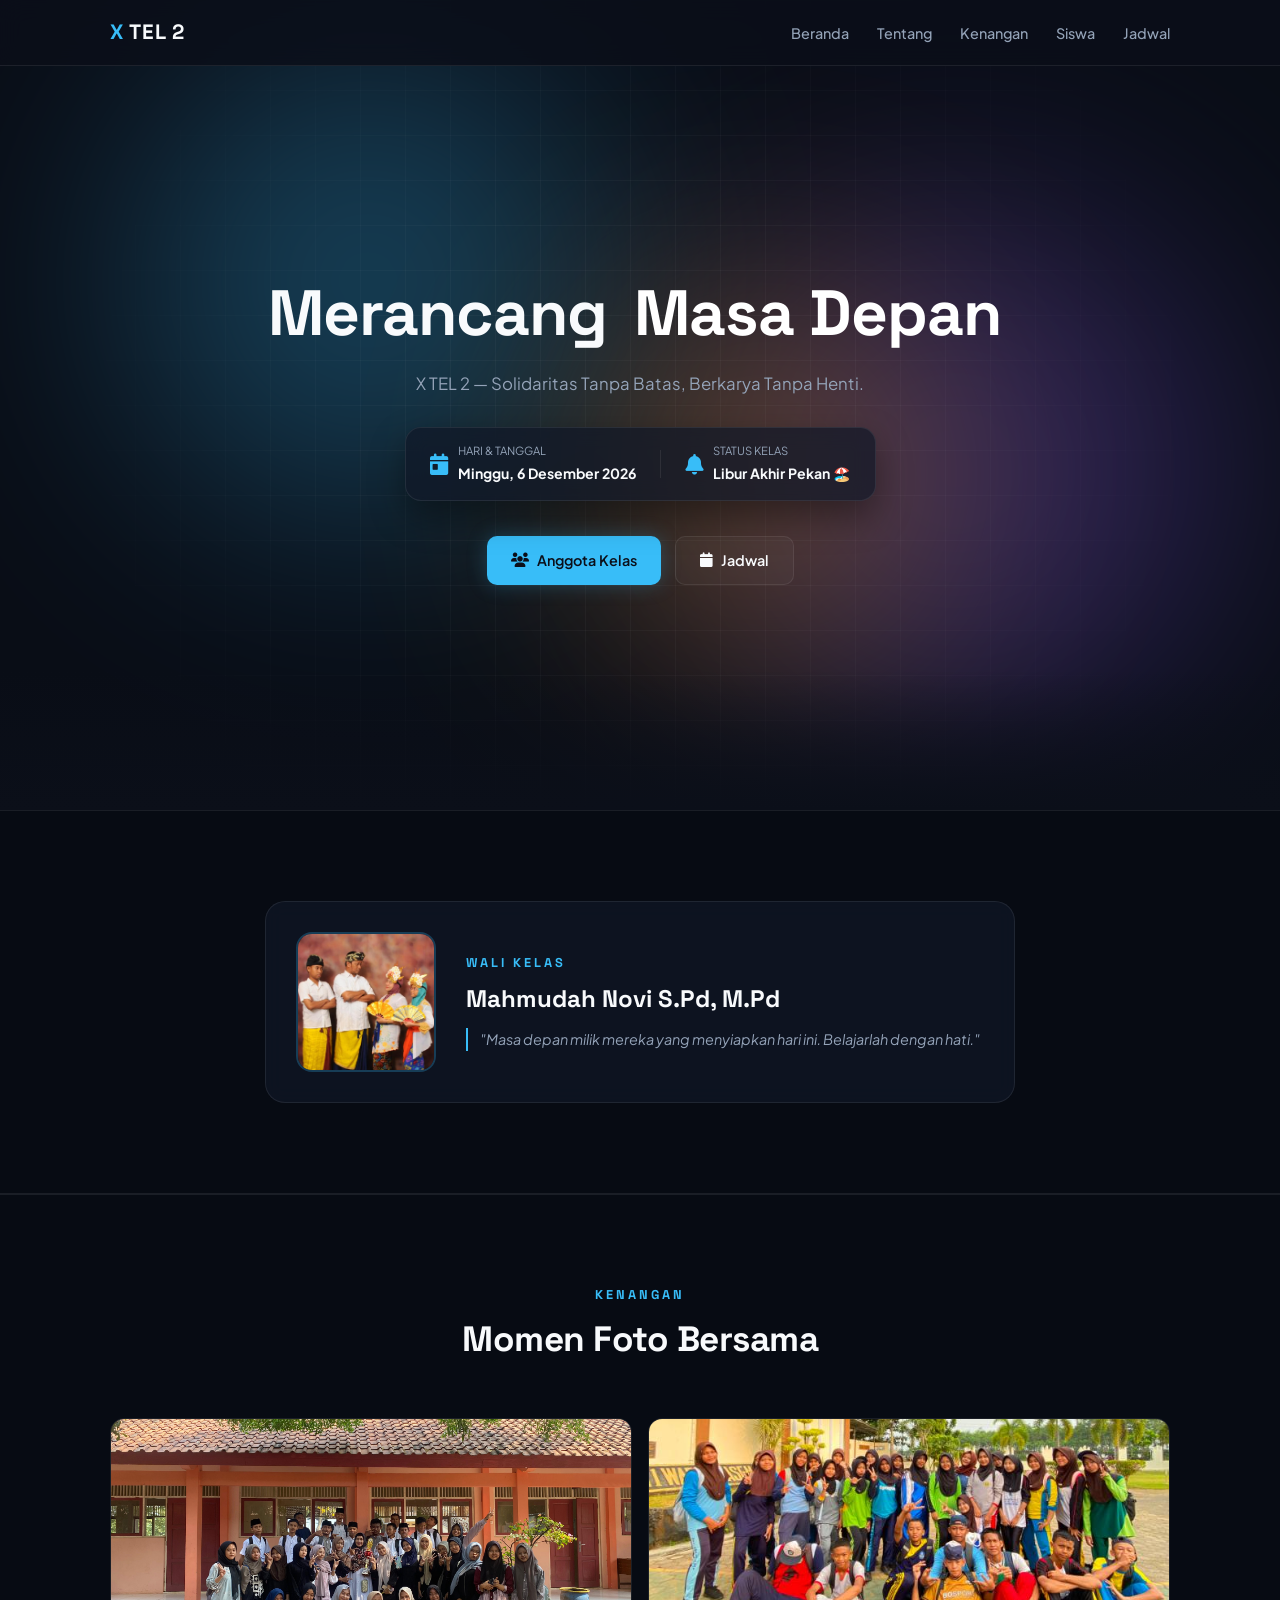
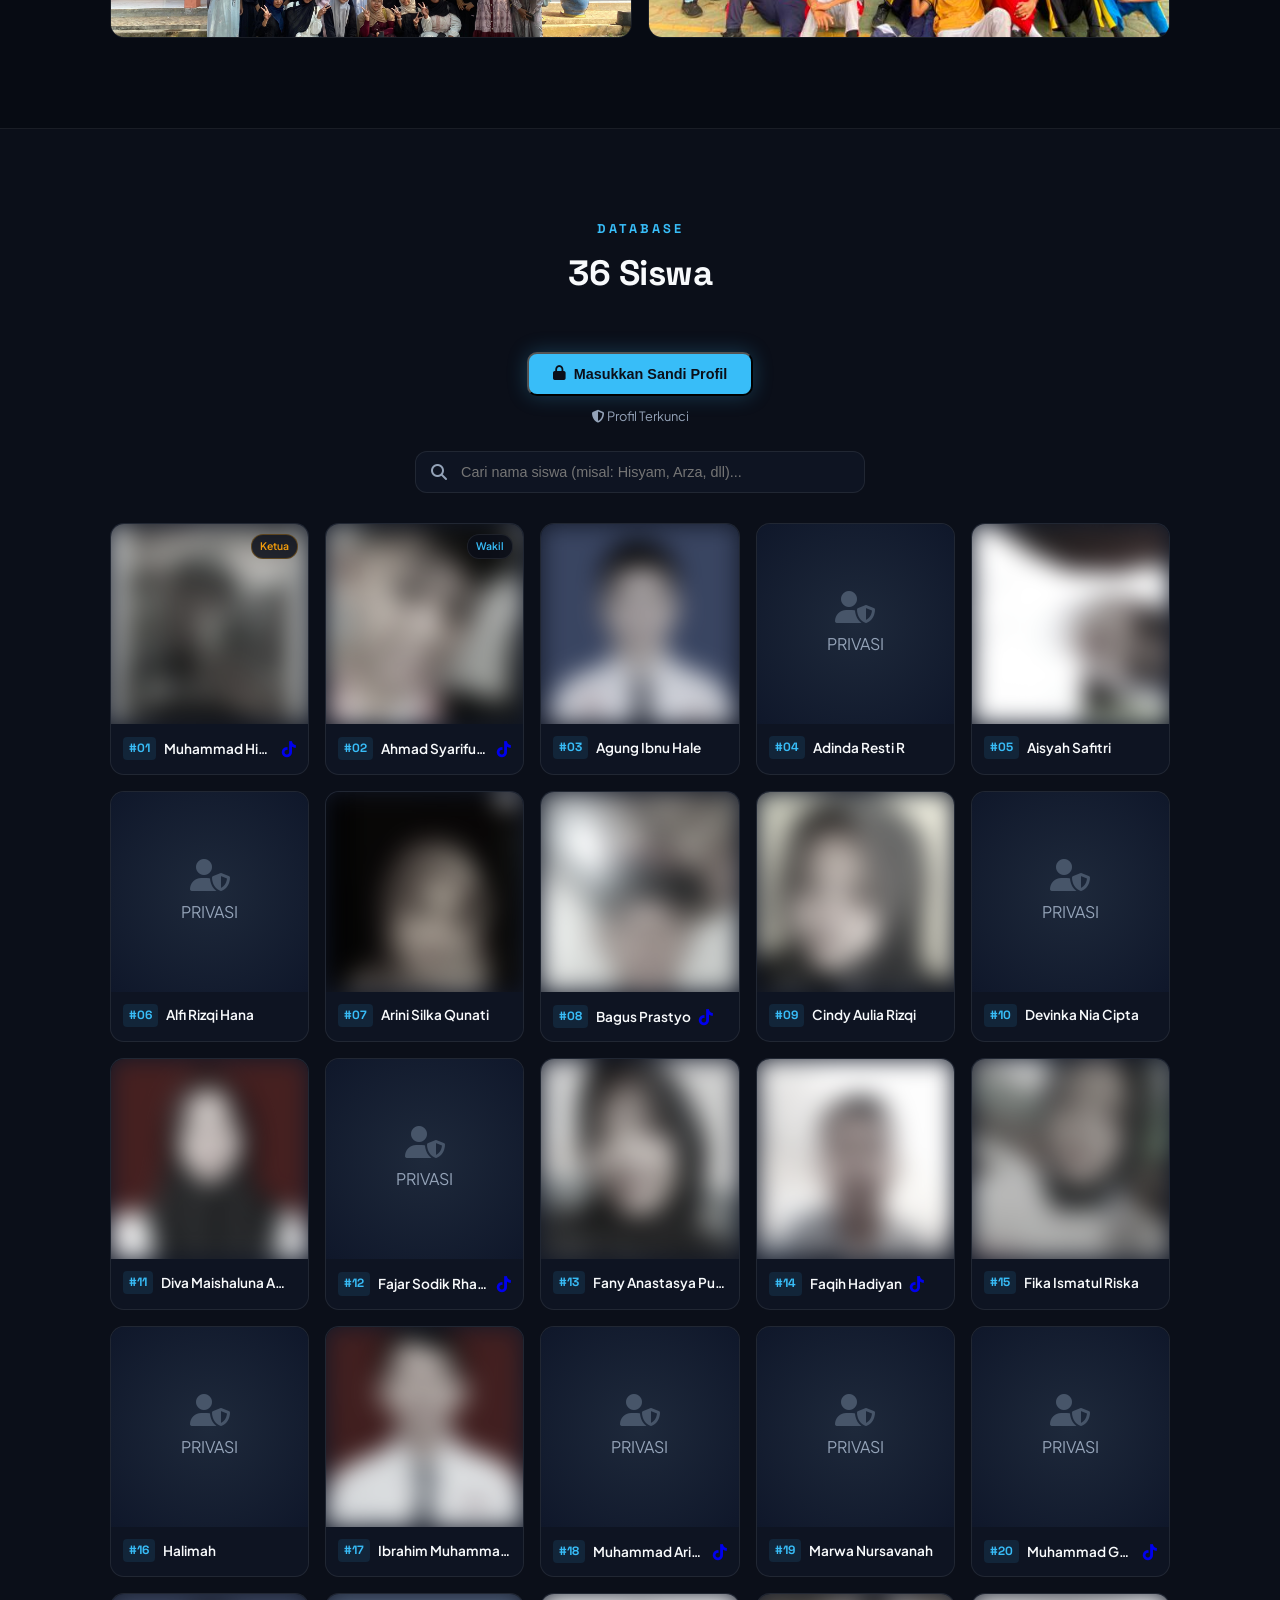
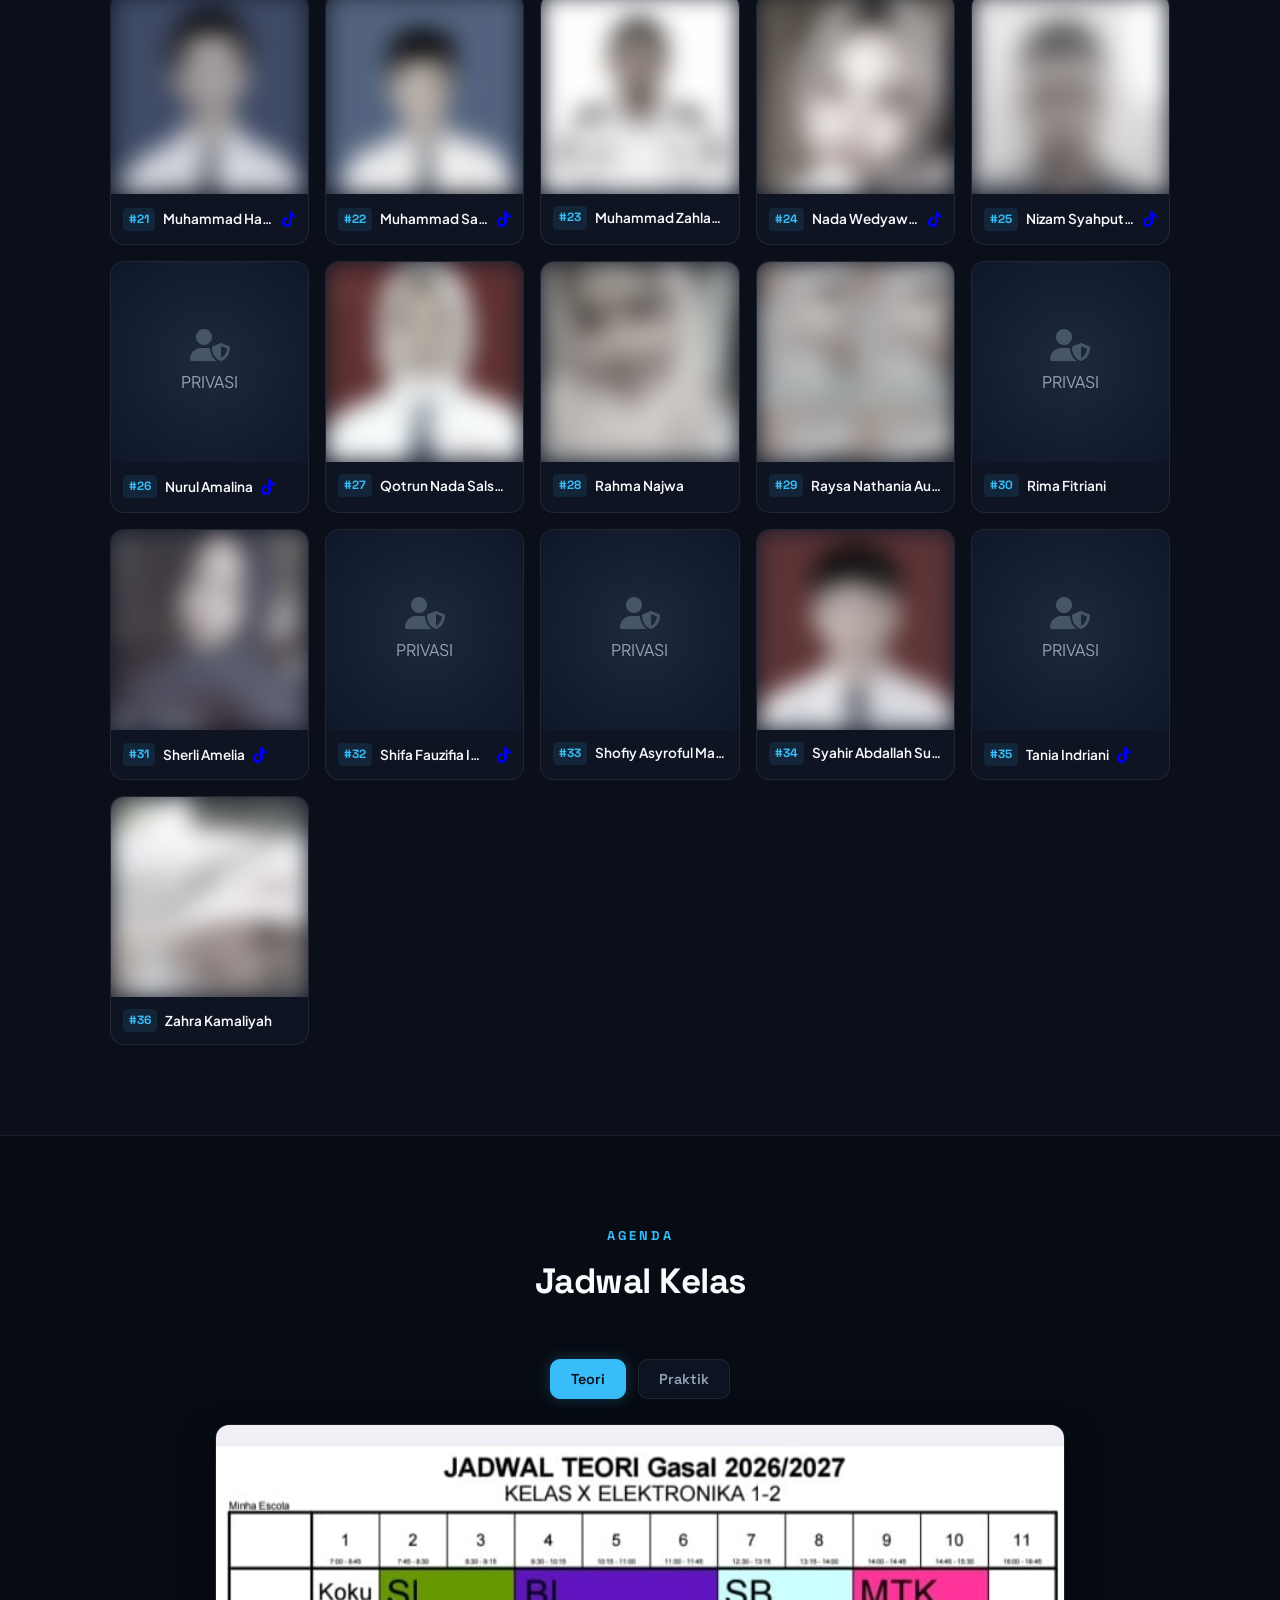
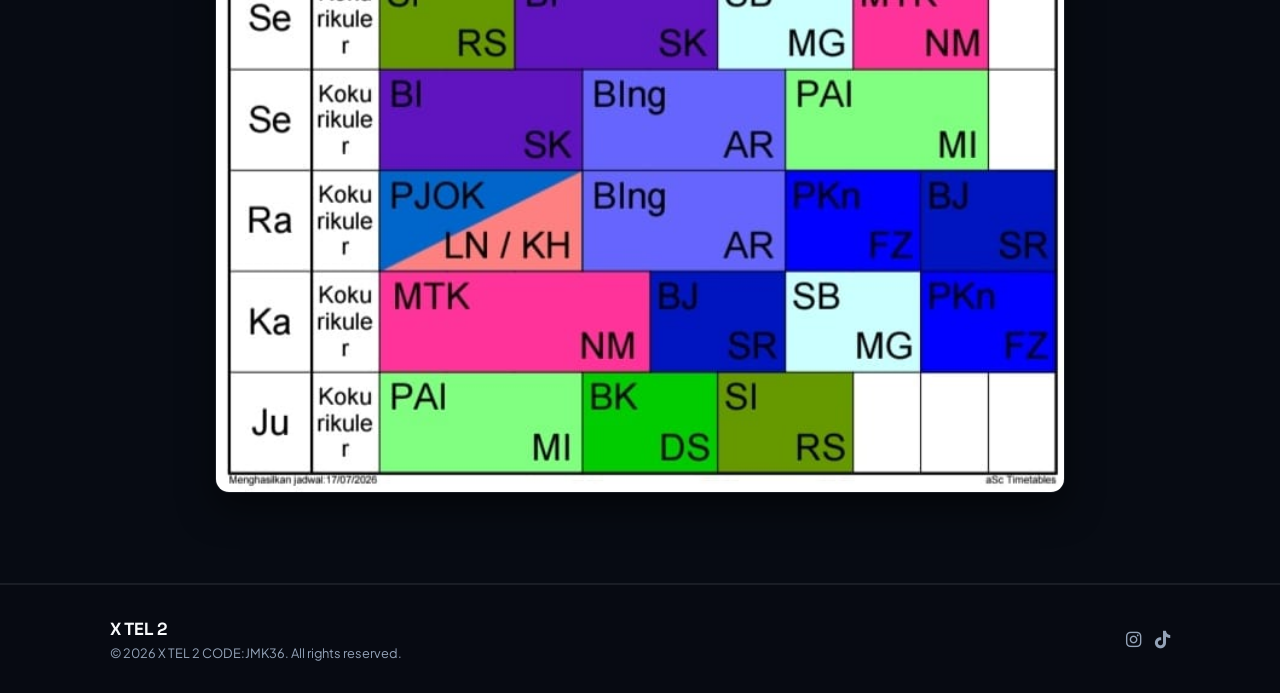
==== commit 7bd51055: "Update index.html" ====
--- a/index.html
+++ b/index.html
@@ -3,7 +3,7 @@
 <head>
     <meta charset="UTF-8">
     <meta name="viewport" content="width=device-width, initial-scale=1.0">
-    <title>X TEL 2 — Minimalist & Modern</title>
+    <title>X TEL 2 NESWARA</title>
     <meta property="og:type" content="website">
     <meta property="og:title" content="X TEL 2 NESWARA">
     <meta property="og:description" content="Solidaritas Tanpa Batas, Berkarya Tanpa Henti. Klik untuk lihat profil siswa dan momen kelas!">
@@ -363,7 +363,7 @@
     <div class="container footer-content">
         <div class="footer-brand">
             <h3>X TEL 2</h3>
-            <p>© 2026 X TEL 2 JMK. All rights reserved.</p>
+            <p>© 2026 X TEL 2 CODE:JMK36. All rights reserved.</p>
         </div>
         <div class="footer-socials">
             <a href="https://instagram.com" target="_blank" rel="noopener noreferrer"><i class="fa-brands fa-instagram"></i></a>
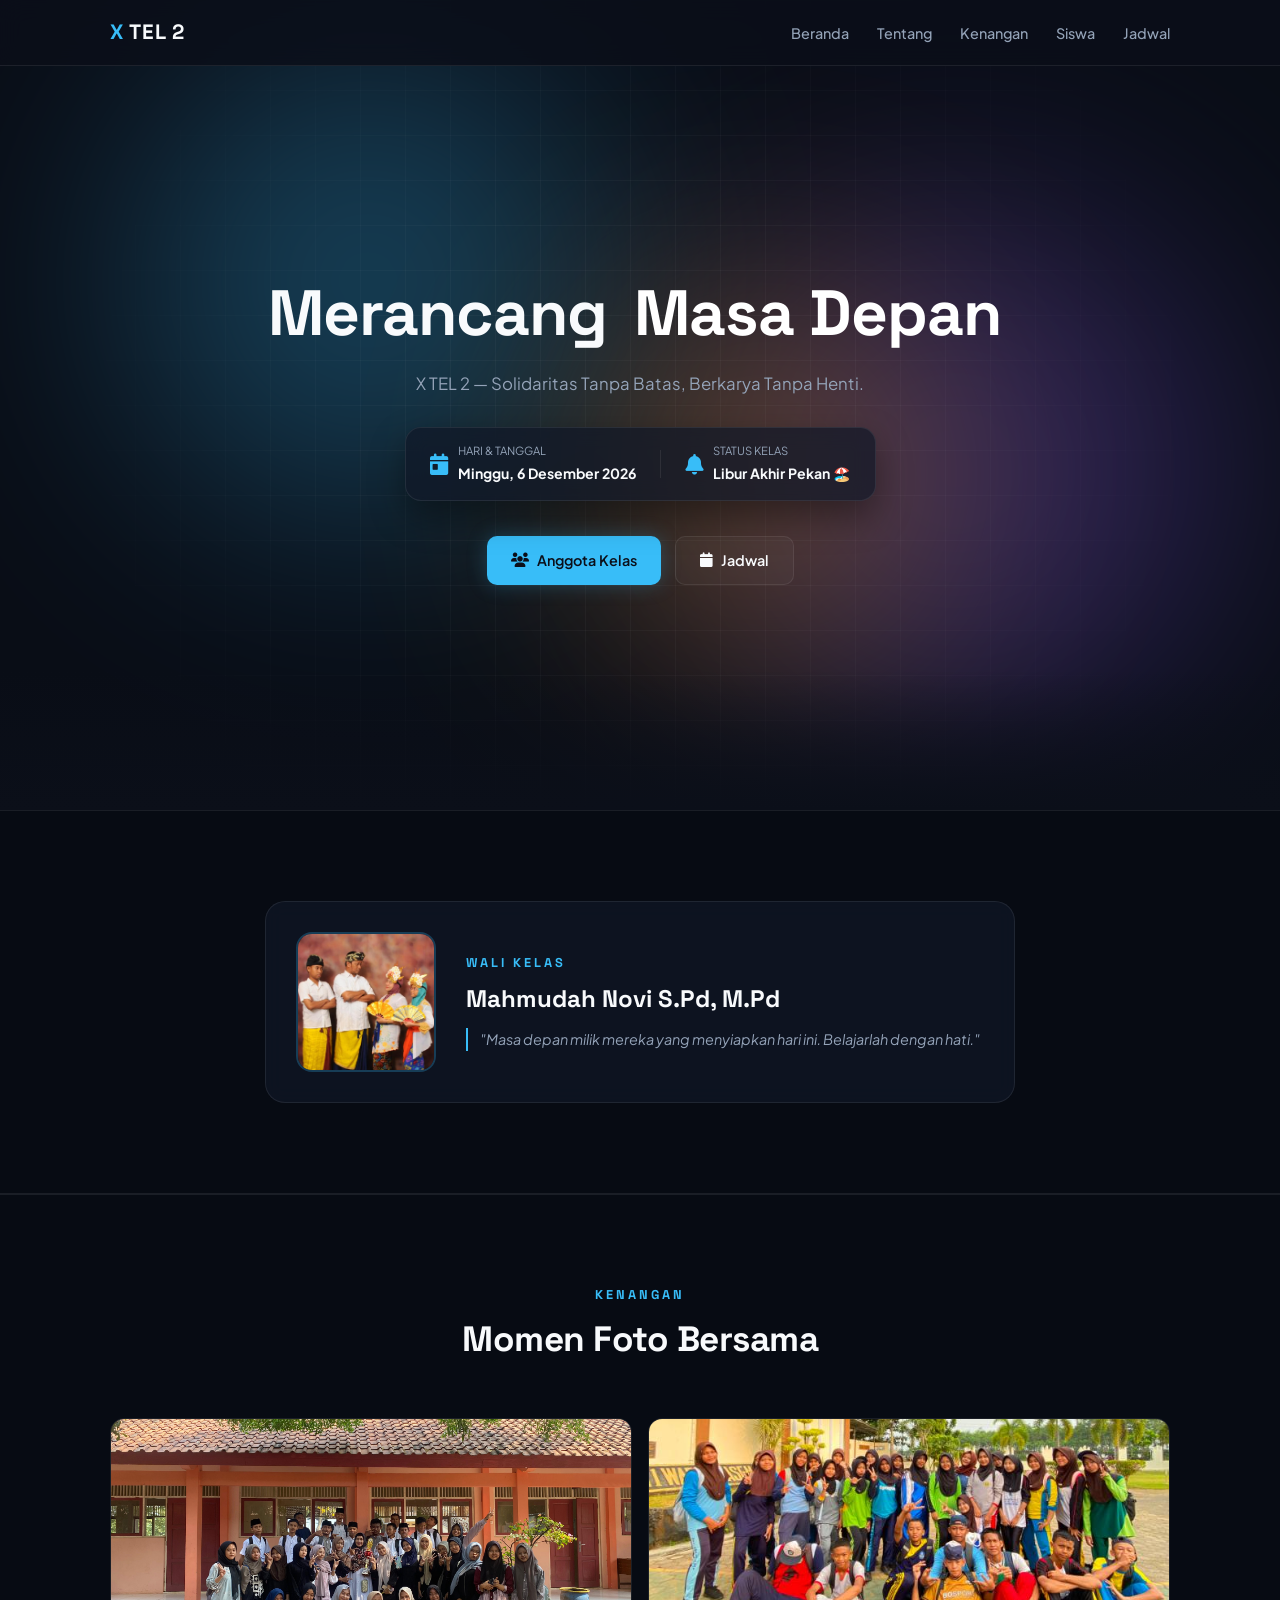
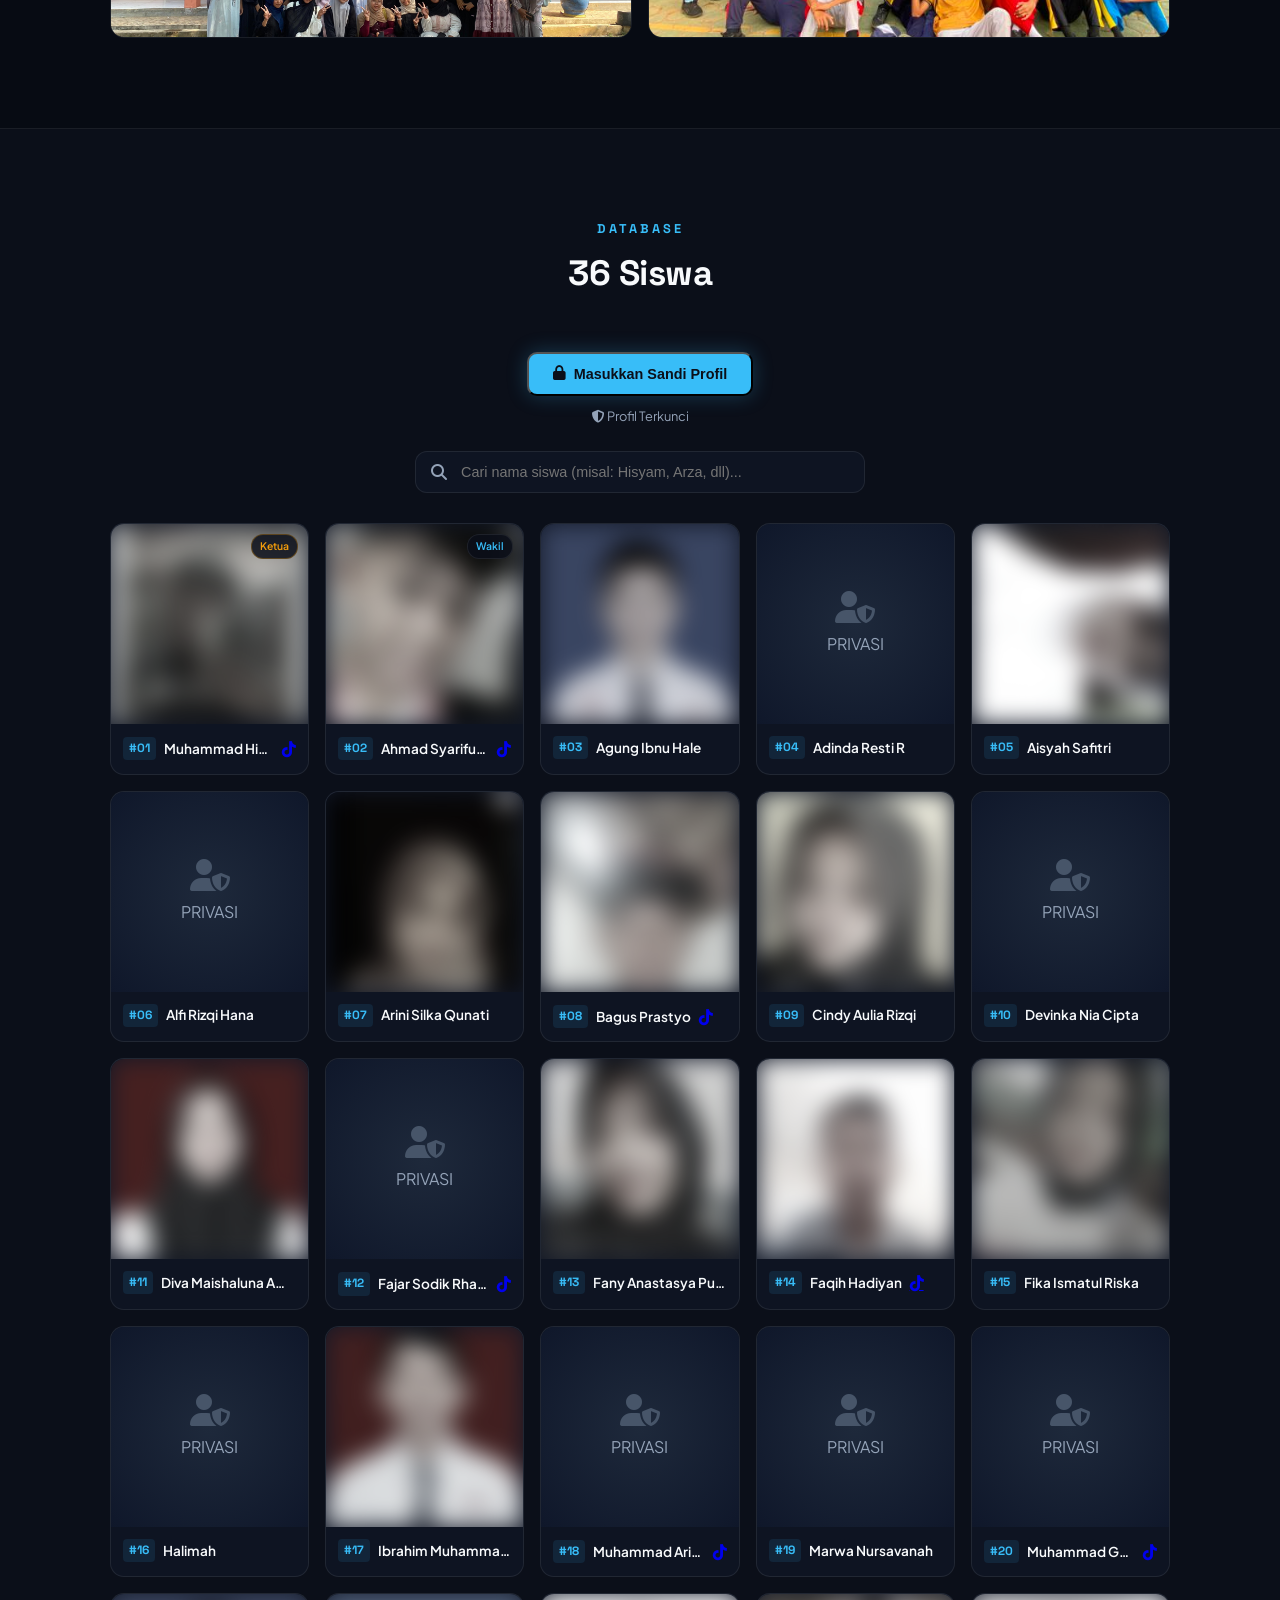
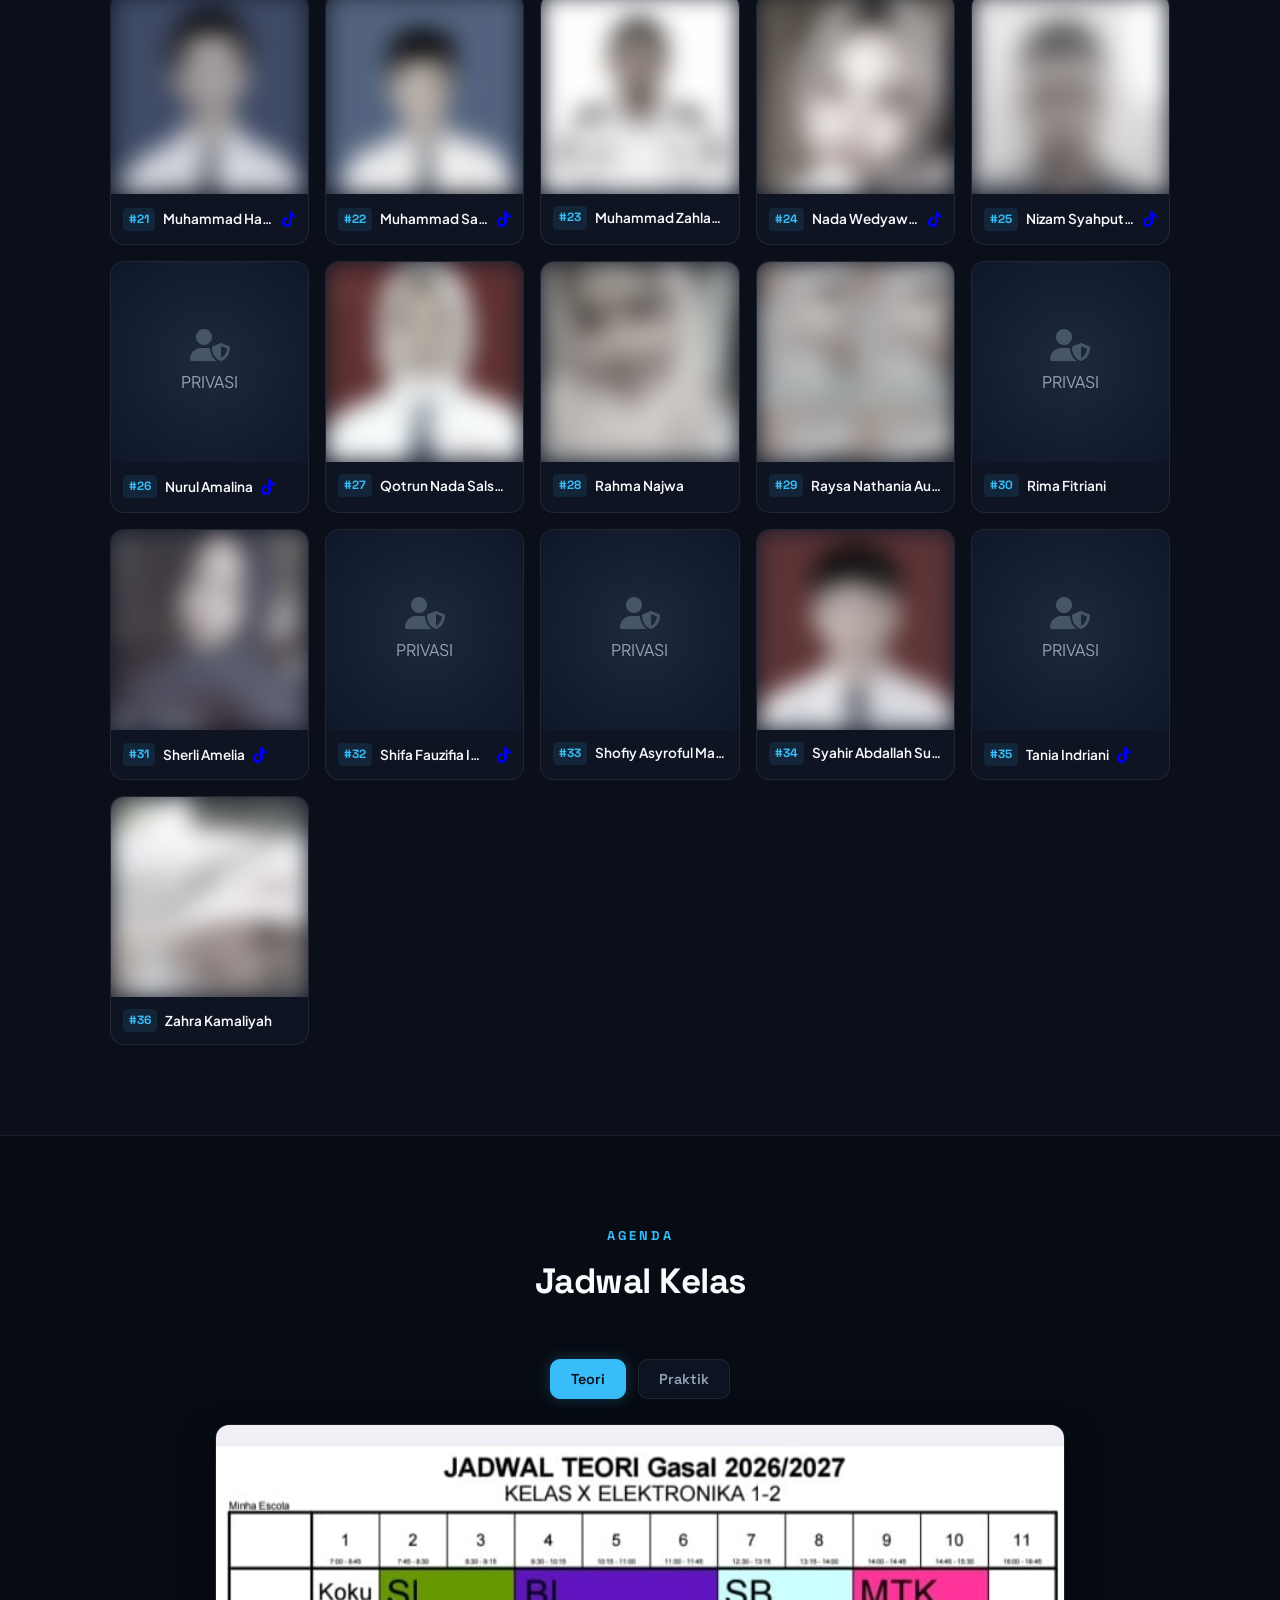
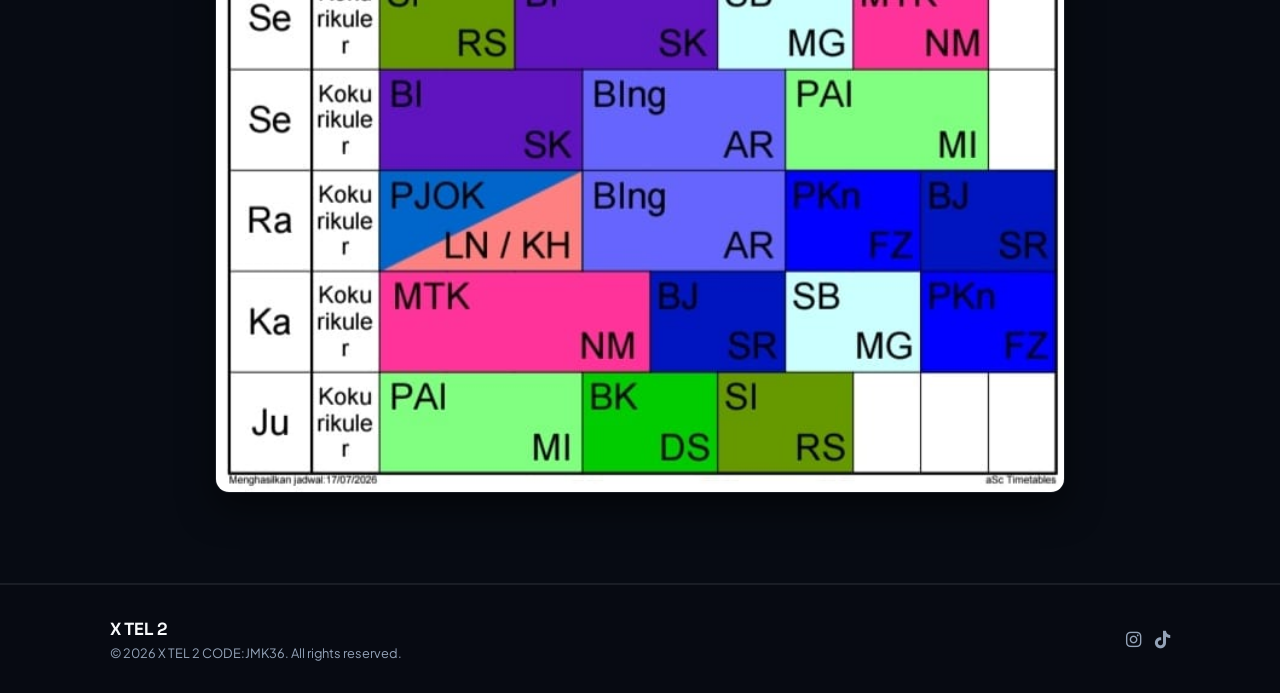
==== commit b0ffd1b9: "Update index.html" ====
--- a/index.html
+++ b/index.html
@@ -212,7 +212,7 @@
 
             <div class="student-card" data-name="faqih hadiyan faqih">
                 <div class="student-img-box"><img src="13.jpg" alt="Siswa"></div>
-                <div class="student-details"><span class="student-no">#14</span><h4>Faqih Hadiyan </h4><a href="https://tiktok.com/@faqihdulu1945" target="_blank" rel="noopener noreferrer"><i class="fa-brands fa-tiktok"></i></a></div>
+                <div class="student-details"><span class="student-no">#14</span><h4>Faqih Hadiyan </h4><a class="footer-socials" href="https://tiktok.com/@faqihdulu1945" target="_blank" rel="noopener noreferrer"><i class="fa-brands fa-tiktok"></i></a></div>
             </div>
 
             <div class="student-card" data-name="fika ismatul riska fika">
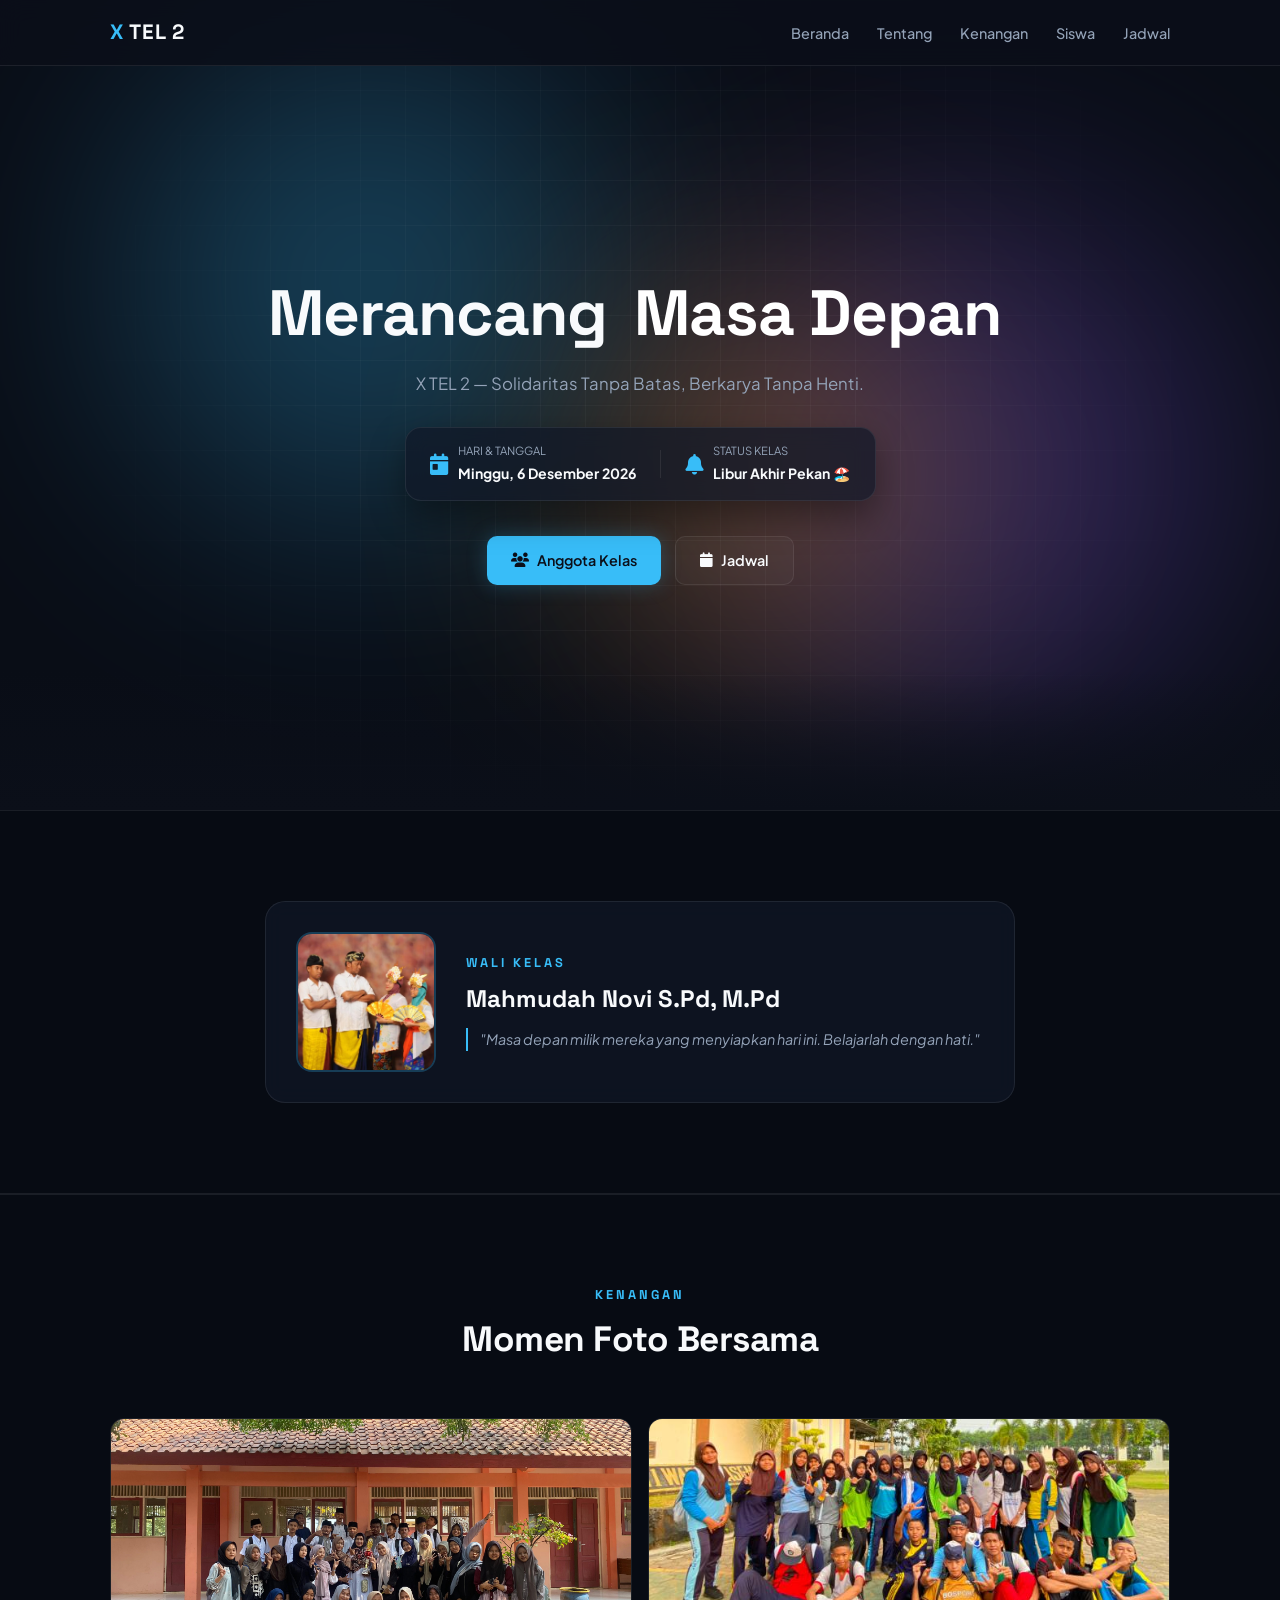
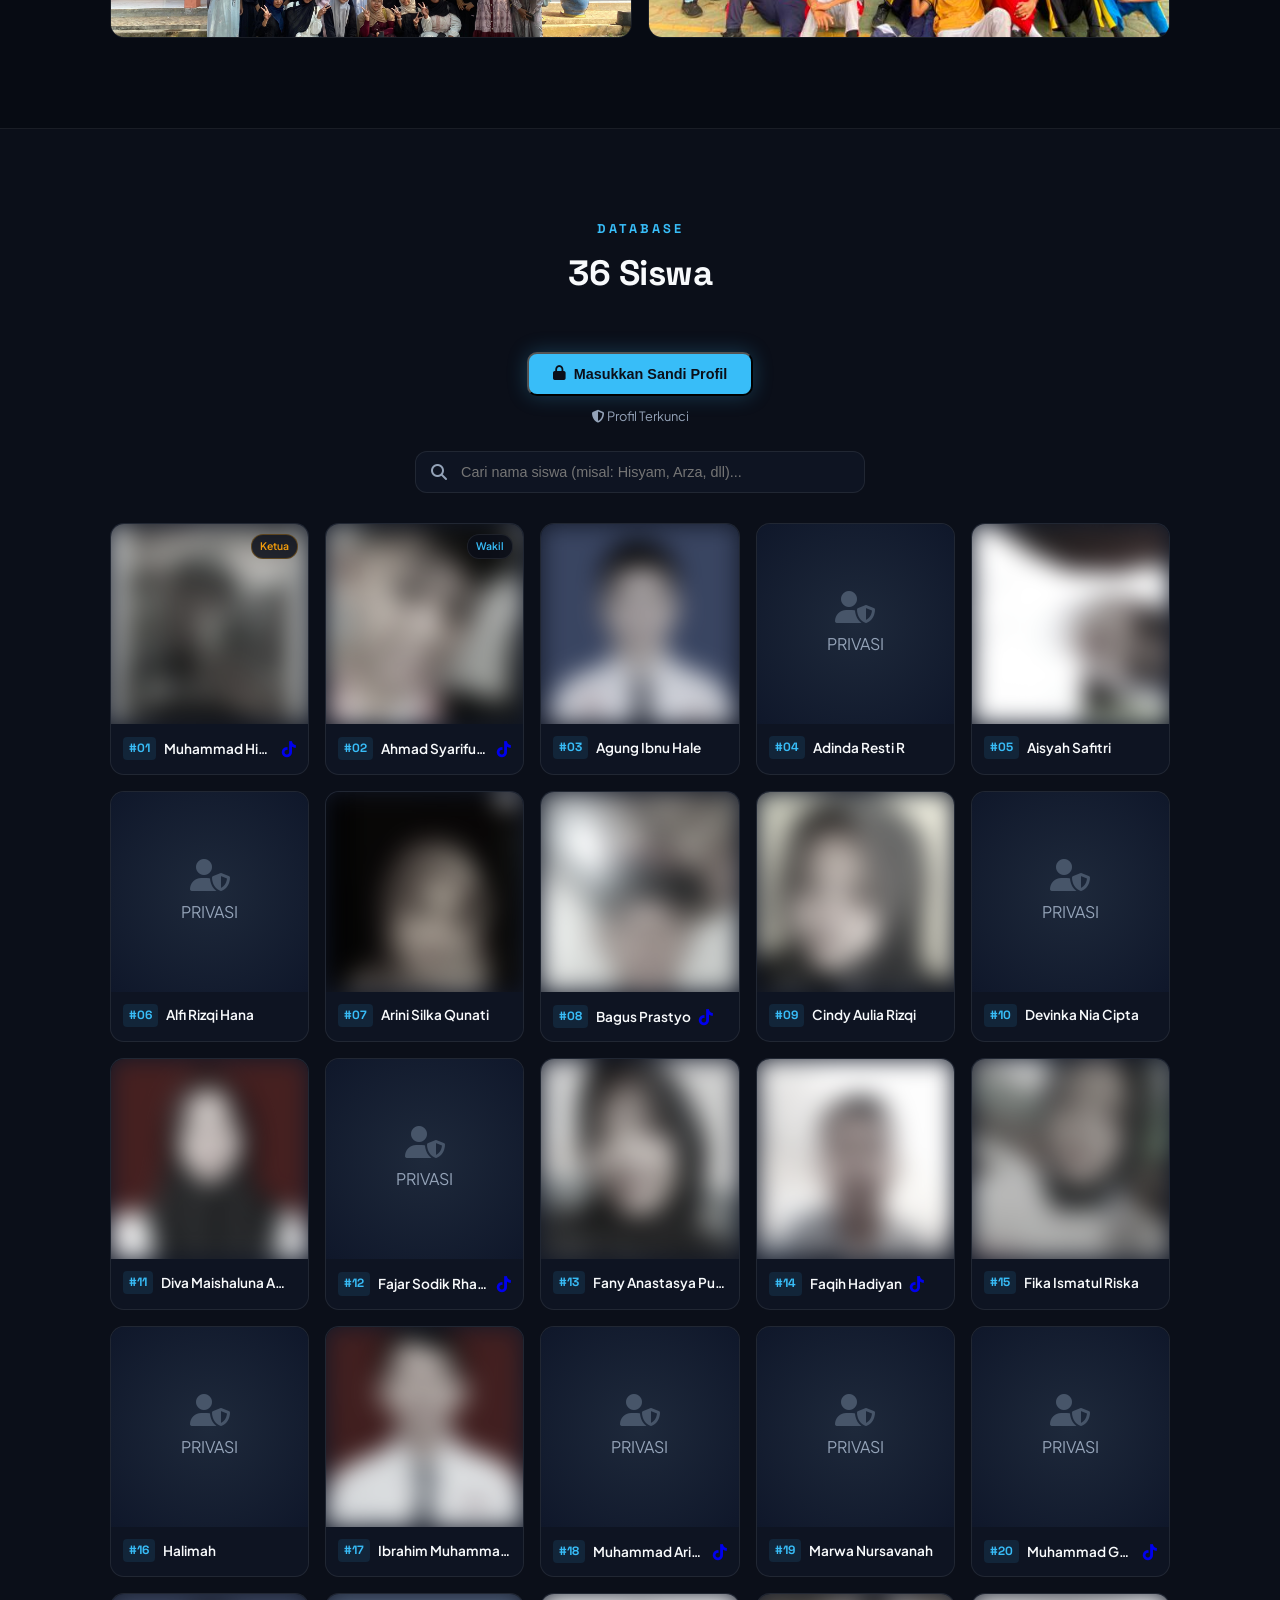
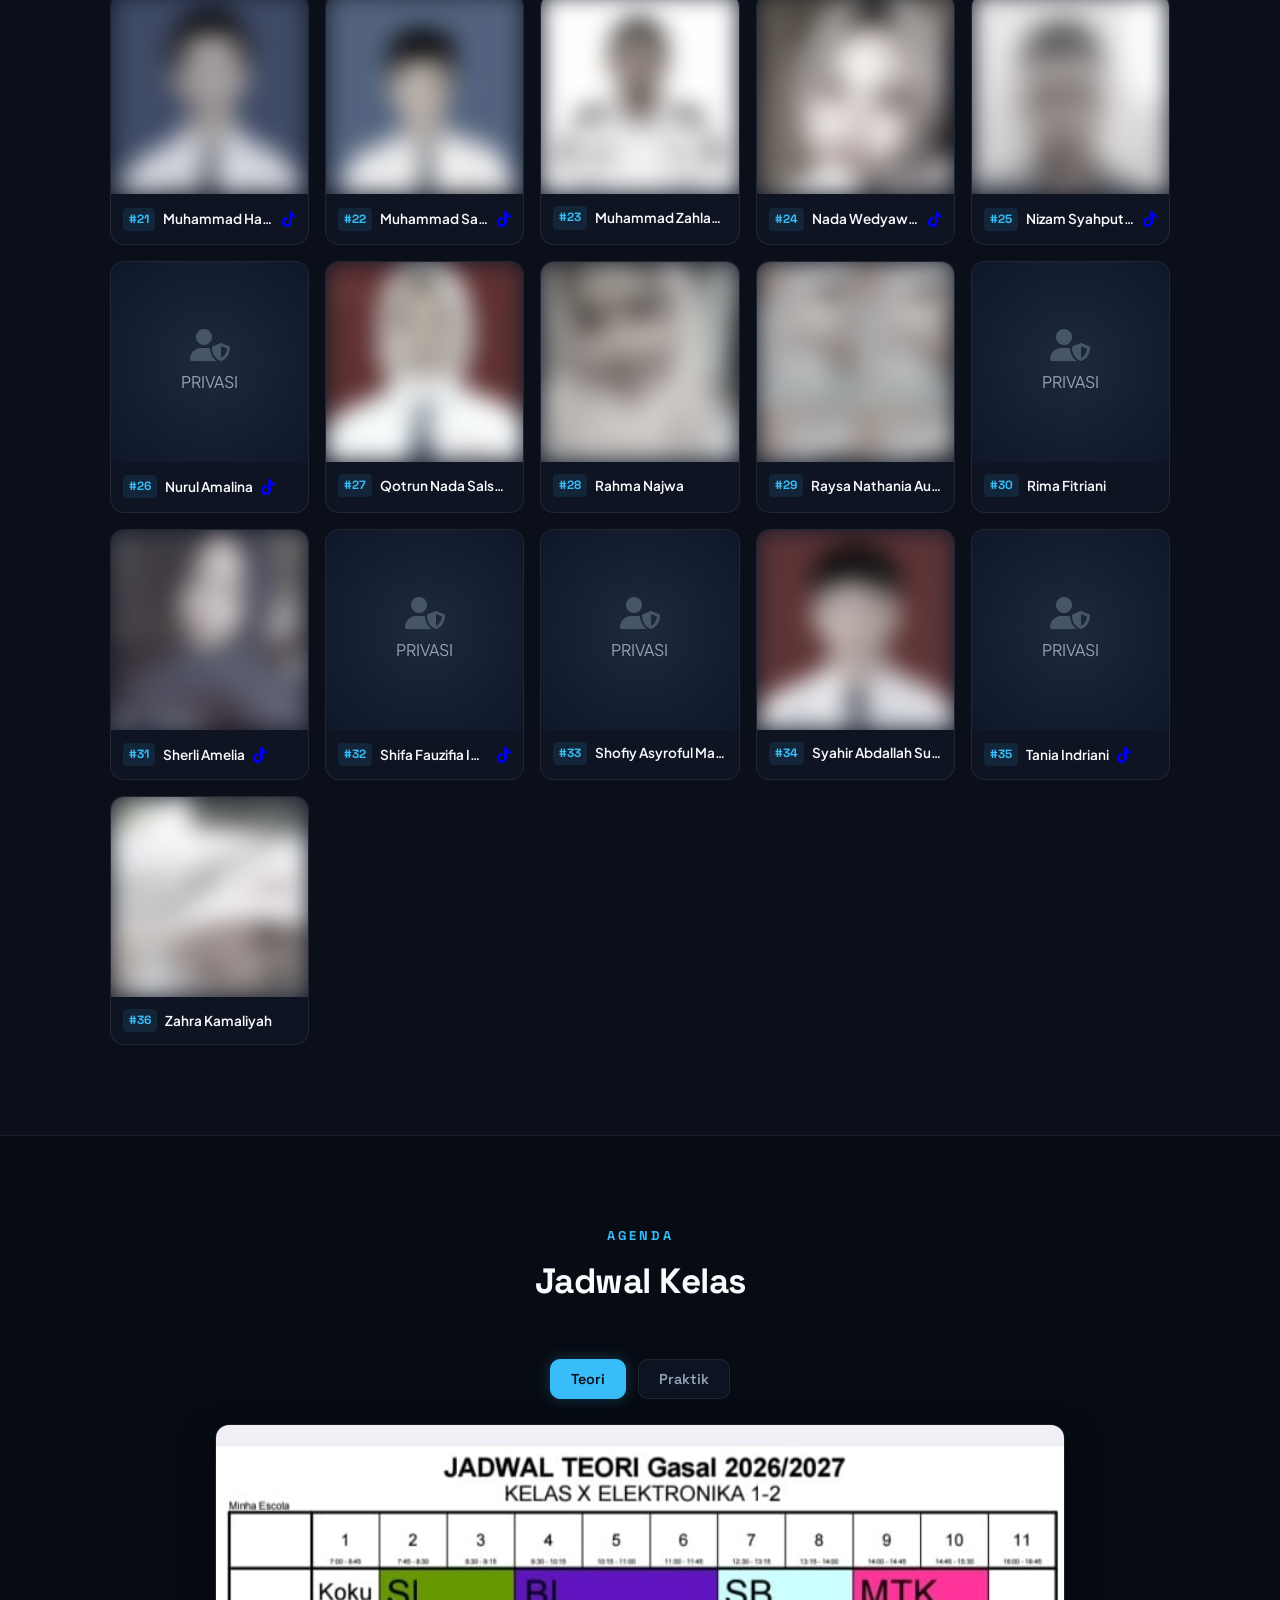
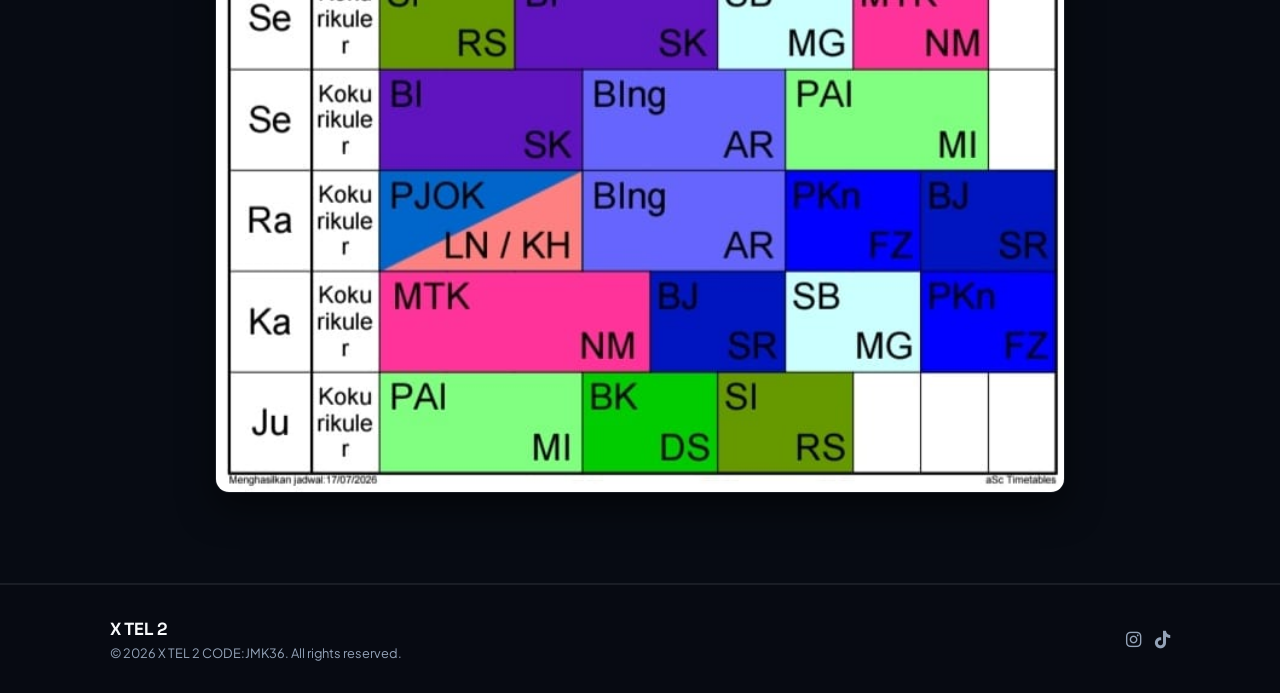
==== commit dccc3a4f: "Update index.html" ====
--- a/index.html
+++ b/index.html
@@ -212,7 +212,7 @@
 
             <div class="student-card" data-name="faqih hadiyan faqih">
                 <div class="student-img-box"><img src="13.jpg" alt="Siswa"></div>
-                <div class="student-details"><span class="student-no">#14</span><h4>Faqih Hadiyan </h4><a class="footer-socials" href="https://tiktok.com/@faqihdulu1945" target="_blank" rel="noopener noreferrer"><i class="fa-brands fa-tiktok"></i></a></div>
+                <div class="student-details"><span class="student-no">#14</span><h4>Faqih Hadiyan </h4><a href="https://tiktok.com/@faqihdulu1945" target="_blank" rel="noopener noreferrer"><i class="fa-brands fa-tiktok"></i></a></div>
             </div>
 
             <div class="student-card" data-name="fika ismatul riska fika">
